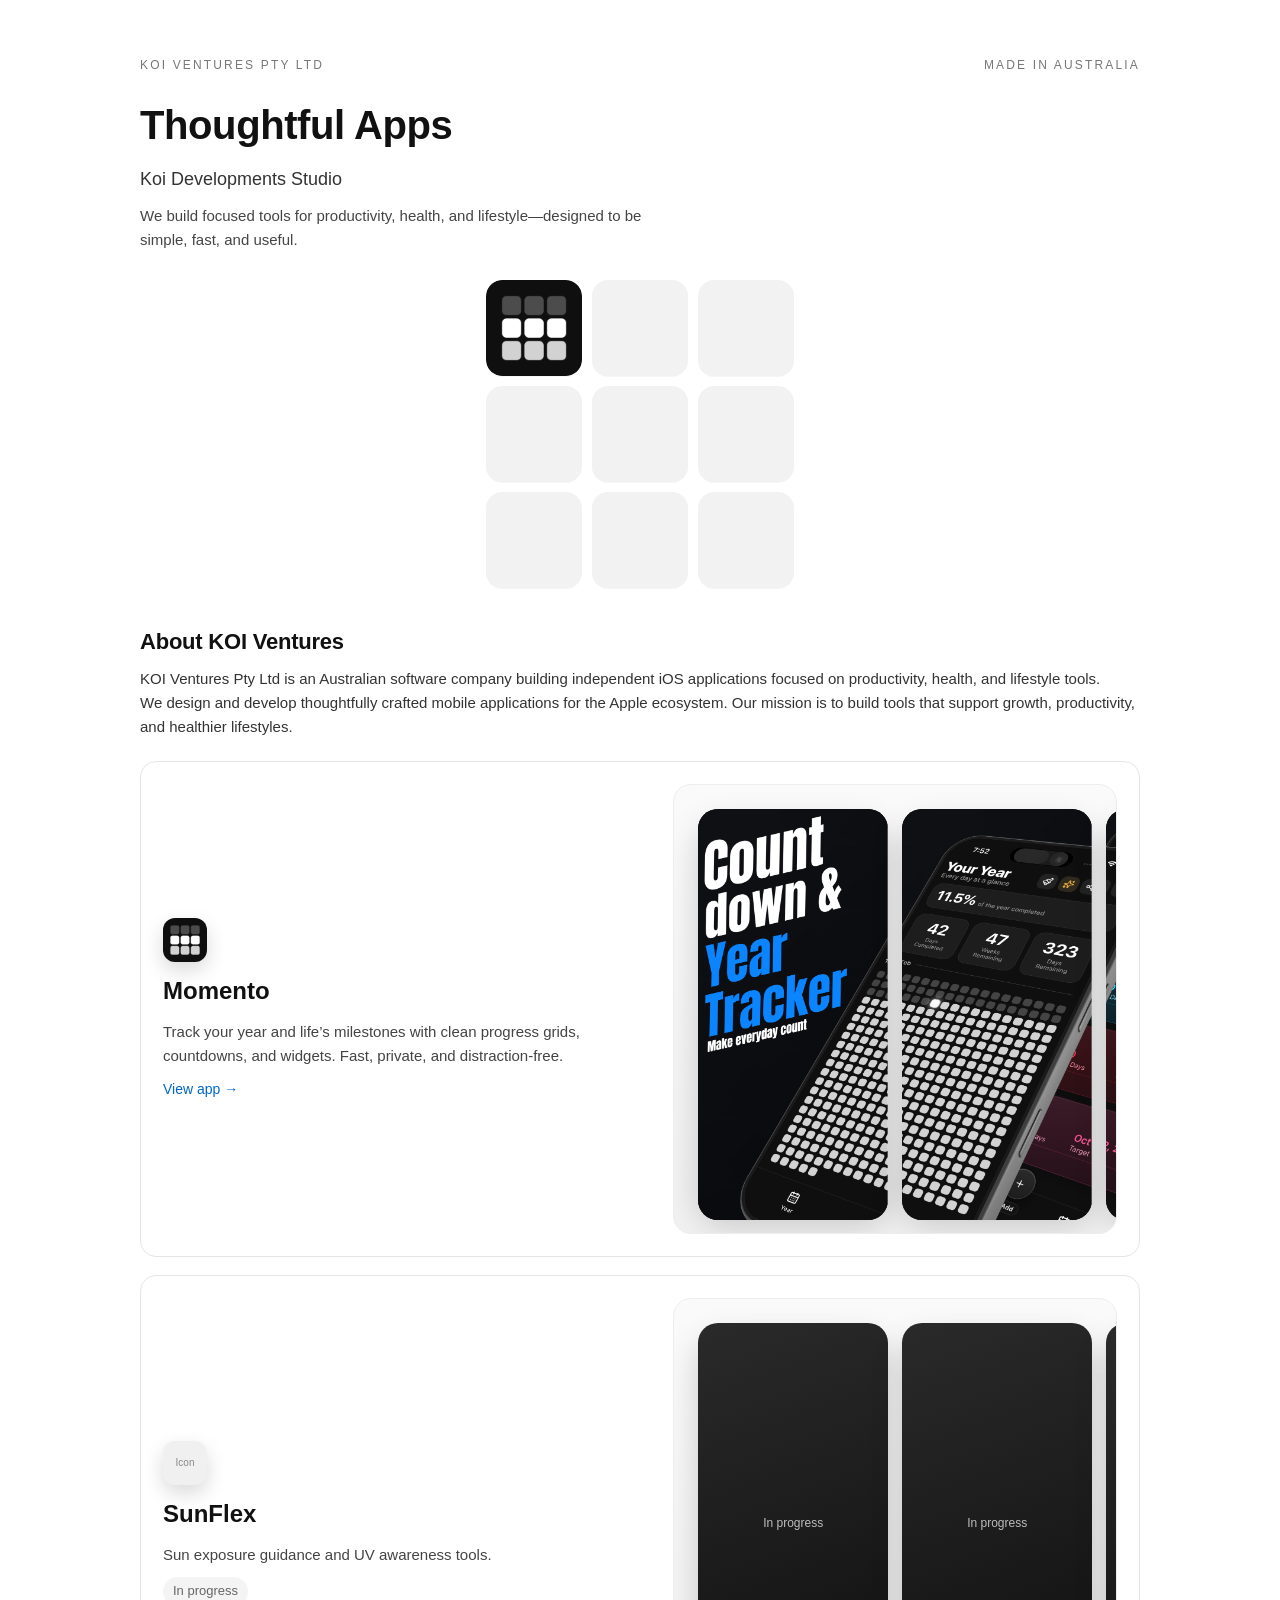
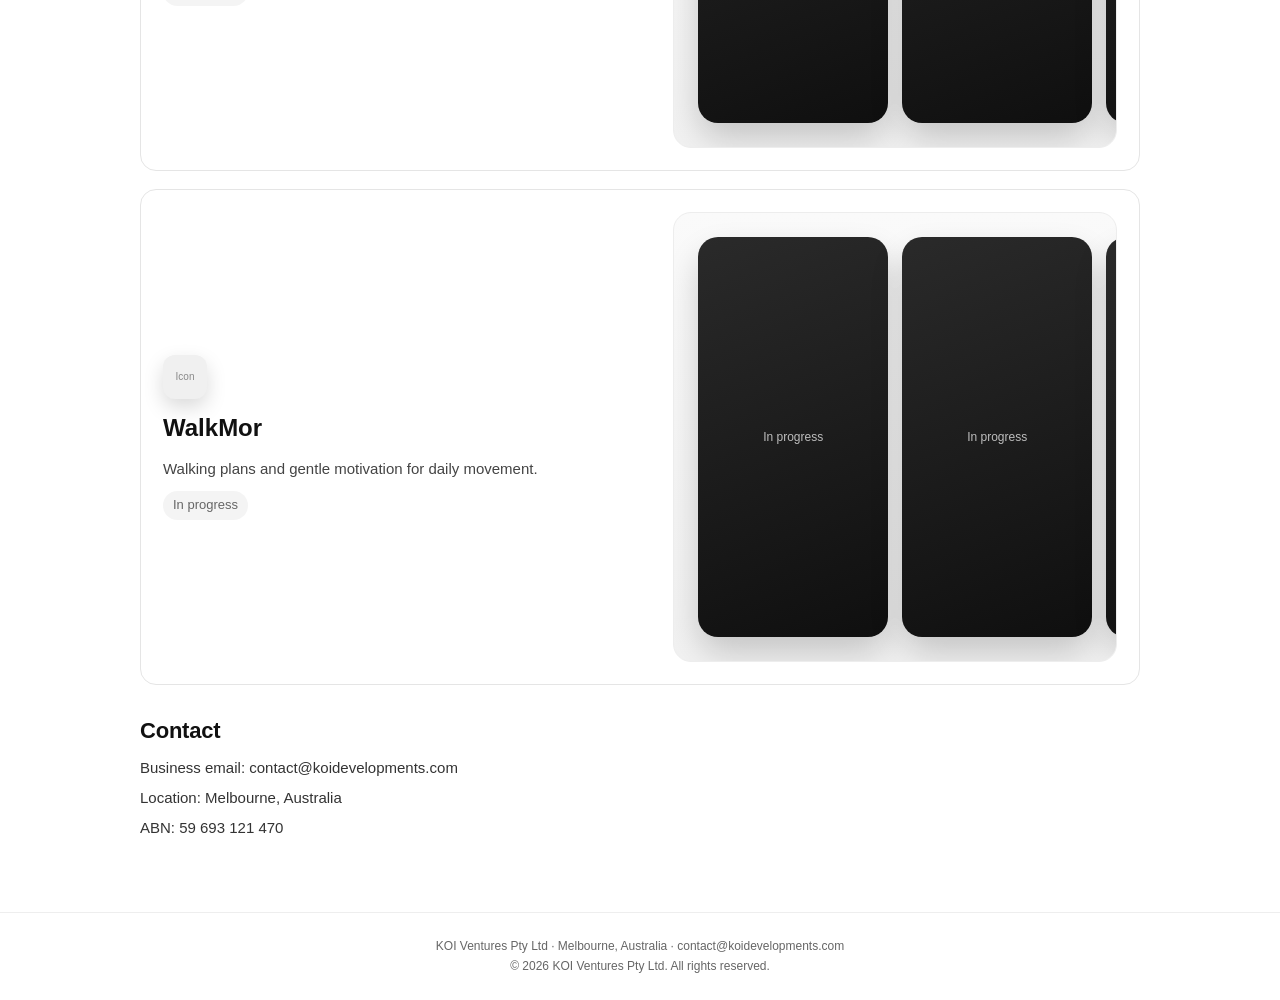
==== index.html @ d02104e1 "Add KOI favicon" ====
<!DOCTYPE html>
<html lang="en">
<head>
  <meta charset="UTF-8" />
  <meta name="viewport" content="width=device-width, initial-scale=1.0" />
  <title>Koi Developments</title>
  <link rel="icon" href="favicon.svg" type="image/svg+xml" />
  <link rel="icon" href="favicon-32.png" sizes="32x32" type="image/png" />
  <link rel="icon" href="favicon-16.png" sizes="16x16" type="image/png" />
  <link rel="apple-touch-icon" href="apple-touch-icon.png" />

  <style>
    * {
      box-sizing: border-box;
      font-family: -apple-system, BlinkMacSystemFont, "Segoe UI", Roboto, sans-serif;
    }

    body {
      margin: 0;
      background: #ffffff;
      color: #111;
      line-height: 1.6;
    }

    main {
      max-width: 1040px;
      margin: 0 auto;
      padding: 56px 20px 72px;
    }

    h1 {
      font-size: 40px;
      margin: 18px 0 10px;
      font-weight: 700;
      letter-spacing: -0.01em;
    }

    h2 {
      font-size: 22px;
      margin: 0 0 8px;
      font-weight: 600;
      letter-spacing: -0.01em;
    }

    .subtitle {
      font-size: 17px;
      color: #333;
      margin: 0 0 28px;
    }

    .hero {
      display: grid;
      grid-template-columns: 1fr;
      gap: 28px;
      align-items: center;
      margin-bottom: 36px;
    }

    .hero-graphic {
      display: grid;
      grid-template-columns: repeat(3, 96px);
      grid-auto-rows: 96px;
      gap: 10px;
      justify-content: center;
    }

    .hero-title {
      font-size: 40px;
      margin: 18px 0 8px;
      font-weight: 700;
      letter-spacing: -0.01em;
    }

    .hero-subtitle {
      font-size: 18px;
      color: #333;
      margin: 0 0 10px;
    }

    .hero-desc {
      font-size: 15px;
      color: #444;
      margin: 0;
      max-width: 520px;
    }

    .hero-tile {
      border-radius: 16px;
      background: #f2f2f2;
      box-shadow: 0 1px 0 rgba(0, 0, 0, 0.04);
      display: grid;
      place-items: center;
      overflow: hidden;
    }

    .hero-tile.primary {
      background: #f2f2f2;
    }

    .hero-icon {
      width: 100%;
      height: 100%;
      object-fit: cover;
      border-radius: 16px;
    }

    .hero-eyebrow {
      display: flex;
      justify-content: space-between;
      align-items: center;
      font-size: 12px;
      letter-spacing: 0.18em;
      text-transform: uppercase;
      color: #777;
      margin: 0 0 6px;
    }

    .section {
      margin: 28px 0 0;
    }

    .section p {
      margin: 0;
      color: #333;
      font-size: 15px;
    }

    .apps {
      display: grid;
      gap: 18px;
      margin-top: 22px;
    }

    .app-row {
      display: grid;
      grid-template-columns: 1.1fr 1fr;
      gap: 22px;
      align-items: center;
      padding: 22px;
      border: 1px solid #e5e5e5;
      border-radius: 16px;
      background: #fff;
    }

    .app-meta {
      display: grid;
      gap: 10px;
    }

    .app-header {
      display: grid;
      gap: 10px;
    }

    .app-icon {
      width: 44px;
      height: 44px;
      border-radius: 12px;
      box-shadow: 0 8px 20px rgba(0, 0, 0, 0.15);
      object-fit: cover;
      background: #f0f0f0;
    }

    .app-icon.placeholder {
      display: grid;
      place-items: center;
      font-size: 10px;
      color: #888;
    }

    .app-name {
      font-size: 24px;
      margin: 0;
      font-weight: 650;
    }

    .app-desc {
      font-size: 15px;
      color: #444;
      margin: 0;
    }

    .app-status {
      font-size: 13px;
      color: #666;
      background: #f4f4f4;
      display: inline-flex;
      align-items: center;
      gap: 6px;
      padding: 4px 10px;
      border-radius: 999px;
      width: fit-content;
    }

    .app-cta {
      font-size: 14px;
      color: #0066cc;
      text-decoration: none;
      display: inline-flex;
      align-items: center;
      gap: 6px;
    }

    .carousel {
      border-radius: 18px;
      background: linear-gradient(180deg, #fafafa, #f1f1f1);
      border: 1px solid #ededed;
      padding: 24px;
      overflow-x: auto;
      overflow-y: hidden;
      display: grid;
      grid-auto-flow: column;
      grid-auto-columns: 190px;
      gap: 14px;
      scroll-snap-type: x mandatory;
      scroll-padding: 24px;
      -webkit-overflow-scrolling: touch;
      min-height: 400px;
    }

    .carousel::-webkit-scrollbar {
      height: 6px;
    }

    .carousel::-webkit-scrollbar-thumb {
      background: #d8d8d8;
      border-radius: 999px;
    }

    .phone-frame {
      scroll-snap-align: start;
      border-radius: 26px;
      background: transparent;
      box-shadow: 0 16px 32px rgba(0, 0, 0, 0.18);
      padding: 0;
      display: grid;
      place-items: center;
      border: 0;
      width: 190px;
      height: 400px;
    }

    .phone-frame img {
      width: 100%;
      height: 100%;
      border-radius: 20px;
      display: block;
      background: #000;
      object-fit: contain;
    }

    .phone-placeholder {
      height: 100%;
      width: 100%;
      border-radius: 20px;
      background: linear-gradient(160deg, #2a2a2a, #0f0f0f);
      display: grid;
      place-items: center;
      color: #bdbdbd;
      font-size: 12px;
      text-align: center;
      padding: 10px;
      line-height: 1.4;
    }

    .contact-list {
      list-style: none;
      padding: 0;
      margin: 0;
      display: grid;
      gap: 6px;
      font-size: 15px;
      color: #333;
    }

    footer {
      text-align: center;
      font-size: 12px;
      color: #666;
      padding: 24px 16px;
      border-top: 1px solid #eee;
    }

    @media (max-width: 900px) {
      .hero {
        grid-template-columns: 1fr;
      }

      .app-row {
        grid-template-columns: 1fr;
      }
    }

    @media (max-width: 480px) {
      main {
        padding: 40px 16px 56px;
      }

      h2 {
        font-size: 18px;
      }

      .hero-eyebrow {
        font-size: 10px;
        letter-spacing: 0.12em;
      }

      .hero-title {
        font-size: 30px;
      }

      .hero-subtitle {
        font-size: 16px;
      }
    }
  </style>
</head>

<body>
  <main>
    <section class="hero">
      <div>
        <p class="hero-eyebrow">
          <span>Koi Ventures Pty Ltd</span>
          <span>Made in Australia</span>
        </p>
        <h1 class="hero-title">Thoughtful Apps</h1>
        <p class="hero-subtitle">Koi Developments Studio</p>
        <p class="hero-desc">We build focused tools for productivity, health, and lifestyle—designed to be simple, fast, and useful.</p>
      </div>

      <div class="hero-graphic" aria-hidden="true">
        <div class="hero-tile primary">
          <img class="hero-icon" src="assets/icon-1024x1024@1x.png" alt="" />
        </div>
        <div class="hero-tile"></div>
        <div class="hero-tile"></div>
        <div class="hero-tile"></div>
        <div class="hero-tile"></div>
        <div class="hero-tile"></div>
        <div class="hero-tile"></div>
        <div class="hero-tile"></div>
        <div class="hero-tile"></div>
      </div>
    </section>

    <section class="section">
      <h2>About KOI Ventures</h2>
      <p>KOI Ventures Pty Ltd is an Australian software company building independent iOS applications focused on productivity, health, and lifestyle tools.</p>
      <p>We design and develop thoughtfully crafted mobile applications for the Apple ecosystem. Our mission is to build tools that support growth, productivity, and healthier lifestyles.</p>
    </section>

    <section class="apps" aria-label="Apps">
      <div class="app-row">
        <div class="app-meta">
          <div class="app-header">
            <img class="app-icon" src="assets/icon-1024x1024@1x.png" alt="Momento icon" />
            <h3 class="app-name">Momento</h3>
          </div>
          <p class="app-desc">Track your year and life’s milestones with clean progress grids, countdowns, and widgets. Fast, private, and distraction-free.</p>
          <a class="app-cta" href="momento/">View app →</a>
        </div>
        <div class="carousel" aria-label="Momento screenshots">
          <div class="phone-frame">
            <img src="assets/image1.png" alt="Momento screenshot 1" />
          </div>
          <div class="phone-frame">
            <img src="assets/image2.png" alt="Momento screenshot 2" />
          </div>
          <div class="phone-frame">
            <img src="assets/image3.png" alt="Momento screenshot 3" />
          </div>
          <div class="phone-frame">
            <img src="assets/image4.png" alt="Momento screenshot 4" />
          </div>
          <div class="phone-frame">
            <img src="assets/image5.png" alt="Momento screenshot 5" />
          </div>
          <div class="phone-frame">
            <img src="assets/image6.png" alt="Momento screenshot 6" />
          </div>
          <div class="phone-frame">
            <img src="assets/image7.png" alt="Momento screenshot 7" />
          </div>
          <div class="phone-frame">
            <img src="assets/image8.png" alt="Momento screenshot 8" />
          </div>
        </div>
      </div>

      <div class="app-row">
        <div class="app-meta">
          <div class="app-header">
            <div class="app-icon placeholder">Icon</div>
            <h3 class="app-name">SunFlex</h3>
          </div>
          <p class="app-desc">Sun exposure guidance and UV awareness tools.</p>
          <span class="app-status">In progress</span>
        </div>
        <div class="carousel" aria-label="SunFlex screenshots">
          <div class="phone-frame">
            <div class="phone-placeholder">In progress</div>
          </div>
          <div class="phone-frame">
            <div class="phone-placeholder">In progress</div>
          </div>
          <div class="phone-frame">
            <div class="phone-placeholder">In progress</div>
          </div>
        </div>
      </div>

      <div class="app-row">
        <div class="app-meta">
          <div class="app-header">
            <div class="app-icon placeholder">Icon</div>
            <h3 class="app-name">WalkMor</h3>
          </div>
          <p class="app-desc">Walking plans and gentle motivation for daily movement.</p>
          <span class="app-status">In progress</span>
        </div>
        <div class="carousel" aria-label="WalkMor screenshots">
          <div class="phone-frame">
            <div class="phone-placeholder">In progress</div>
          </div>
          <div class="phone-frame">
            <div class="phone-placeholder">In progress</div>
          </div>
          <div class="phone-frame">
            <div class="phone-placeholder">In progress</div>
          </div>
        </div>
      </div>
    </section>

    <section class="section">
      <h2>Contact</h2>
      <ul class="contact-list">
        <li>Business email: contact@koidevelopments.com</li>
        <li>Location: Melbourne, Australia</li>
        <li>ABN: 59 693 121 470</li>
      </ul>
    </section>
  </main>

  <footer>
    KOI Ventures Pty Ltd · Melbourne, Australia · contact@koidevelopments.com
    <br />
    © 2026 KOI Ventures Pty Ltd. All rights reserved.
  </footer>
</body>
</html>
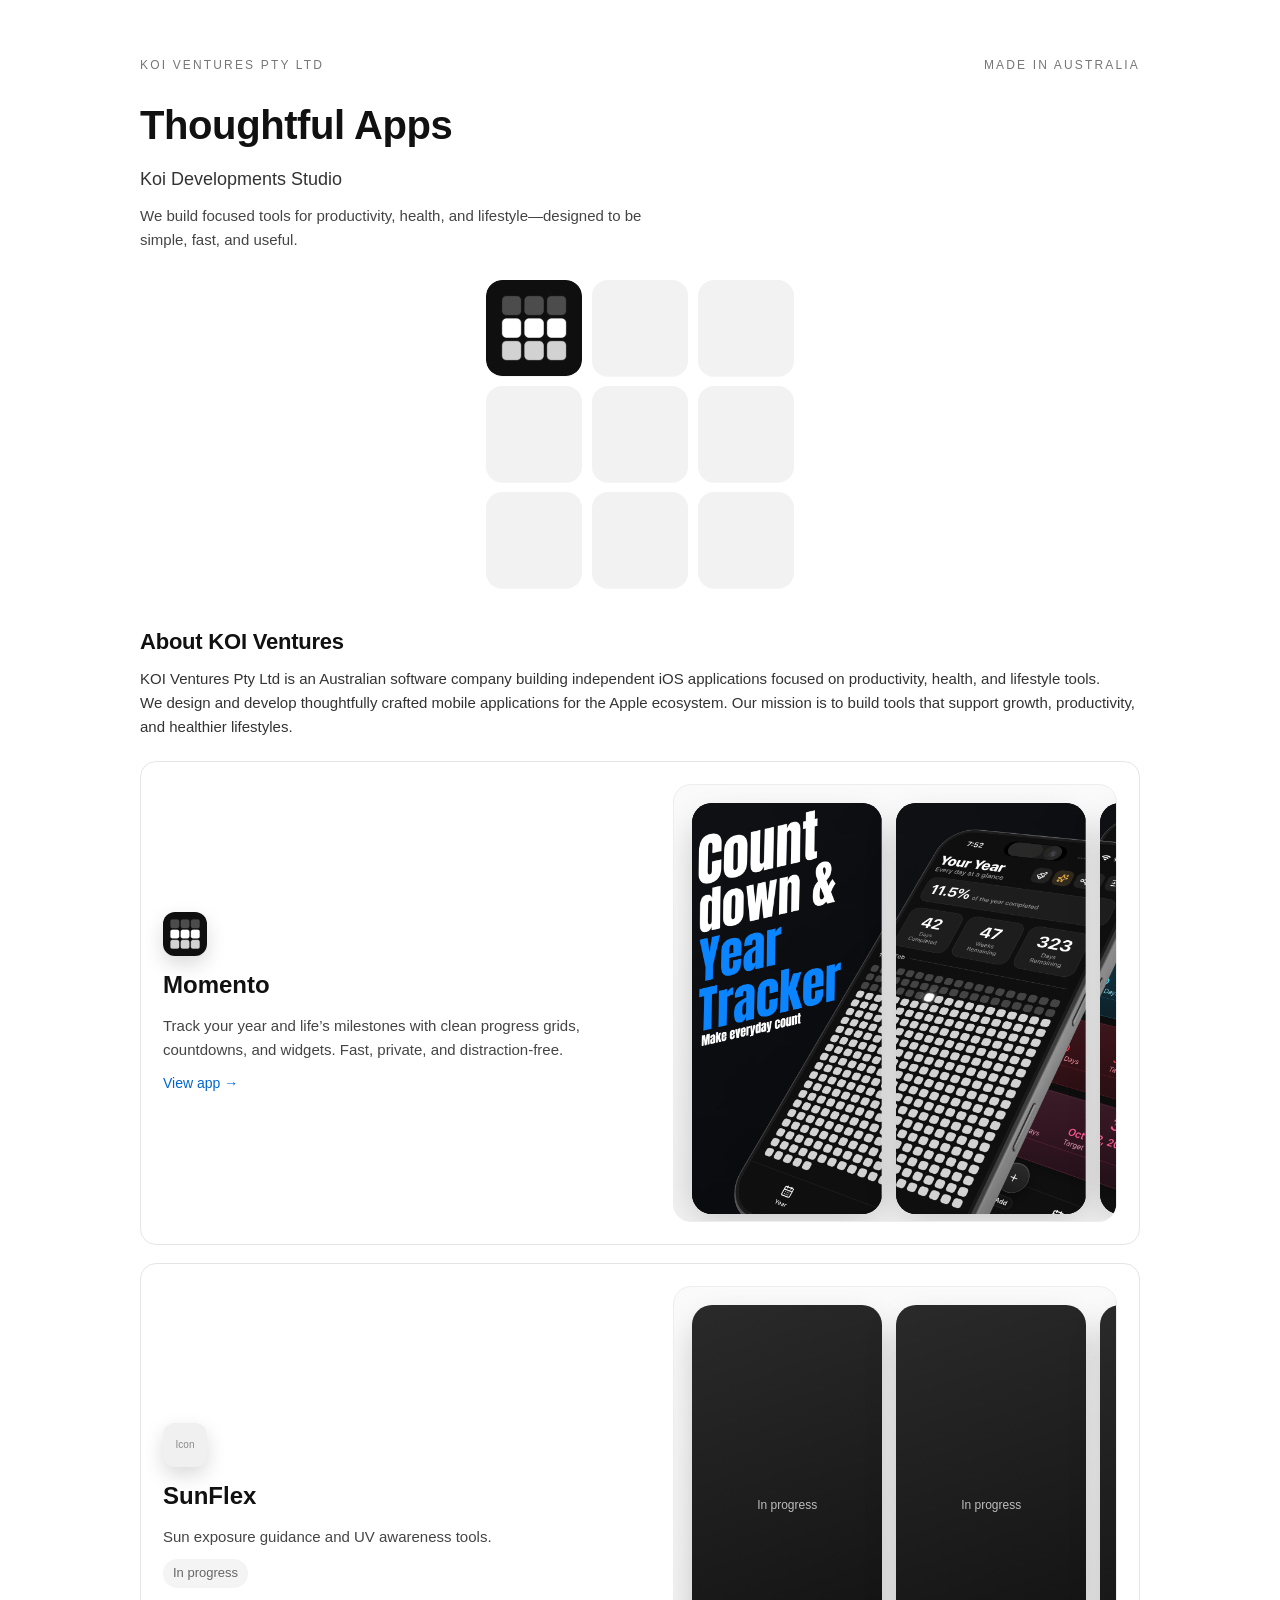
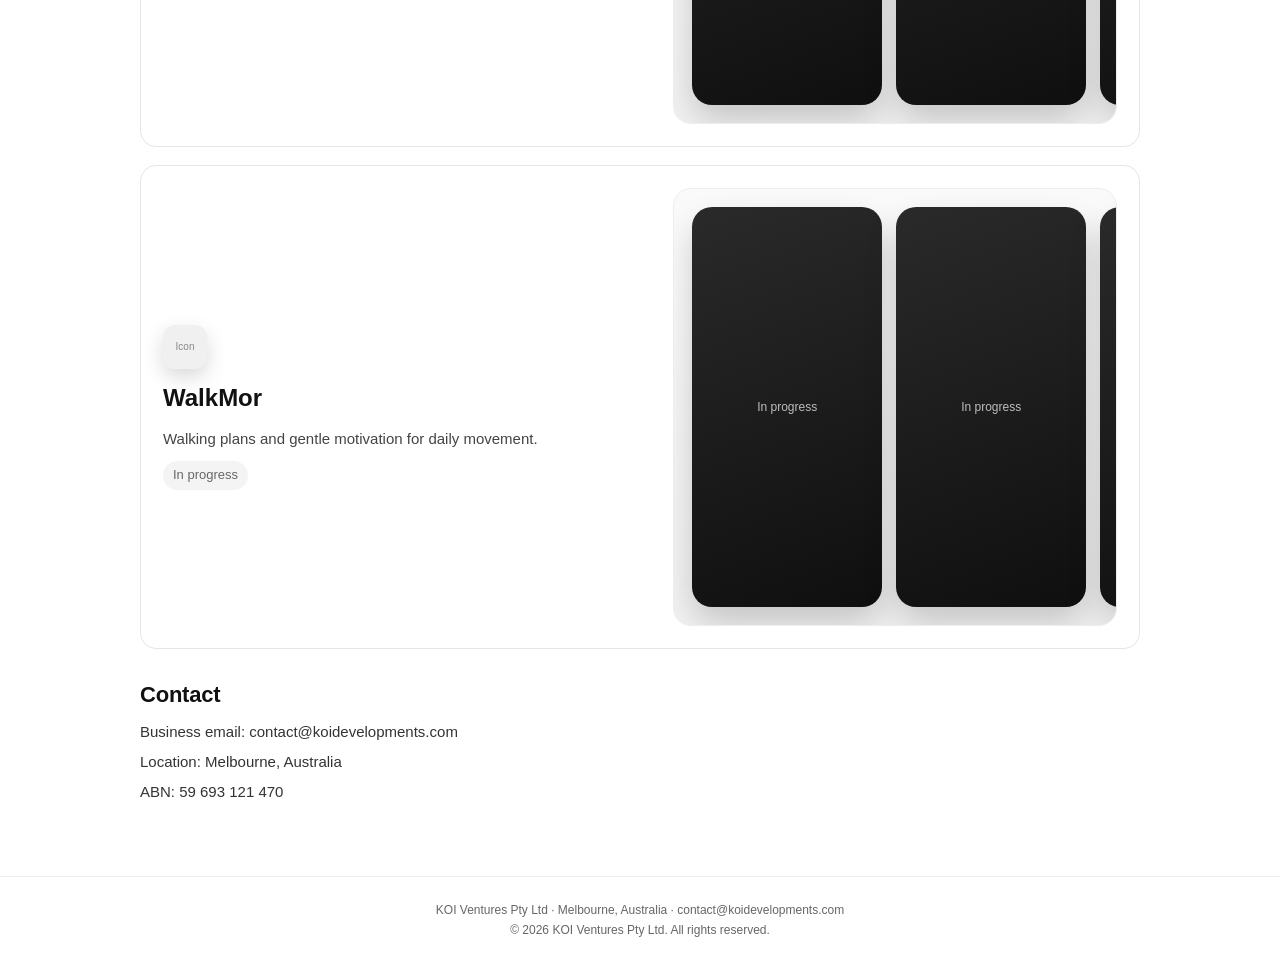
==== commit 1c0581f8: "Reduce carousel padding" ====
--- a/index.html
+++ b/index.html
@@ -205,7 +205,7 @@
       border-radius: 18px;
       background: linear-gradient(180deg, #fafafa, #f1f1f1);
       border: 1px solid #ededed;
-      padding: 24px;
+      padding: 18px;
       overflow-x: auto;
       overflow-y: hidden;
       display: grid;
@@ -213,7 +213,7 @@
       grid-auto-columns: 190px;
       gap: 14px;
       scroll-snap-type: x mandatory;
-      scroll-padding: 24px;
+      scroll-padding: 18px;
       -webkit-overflow-scrolling: touch;
       min-height: 400px;
     }
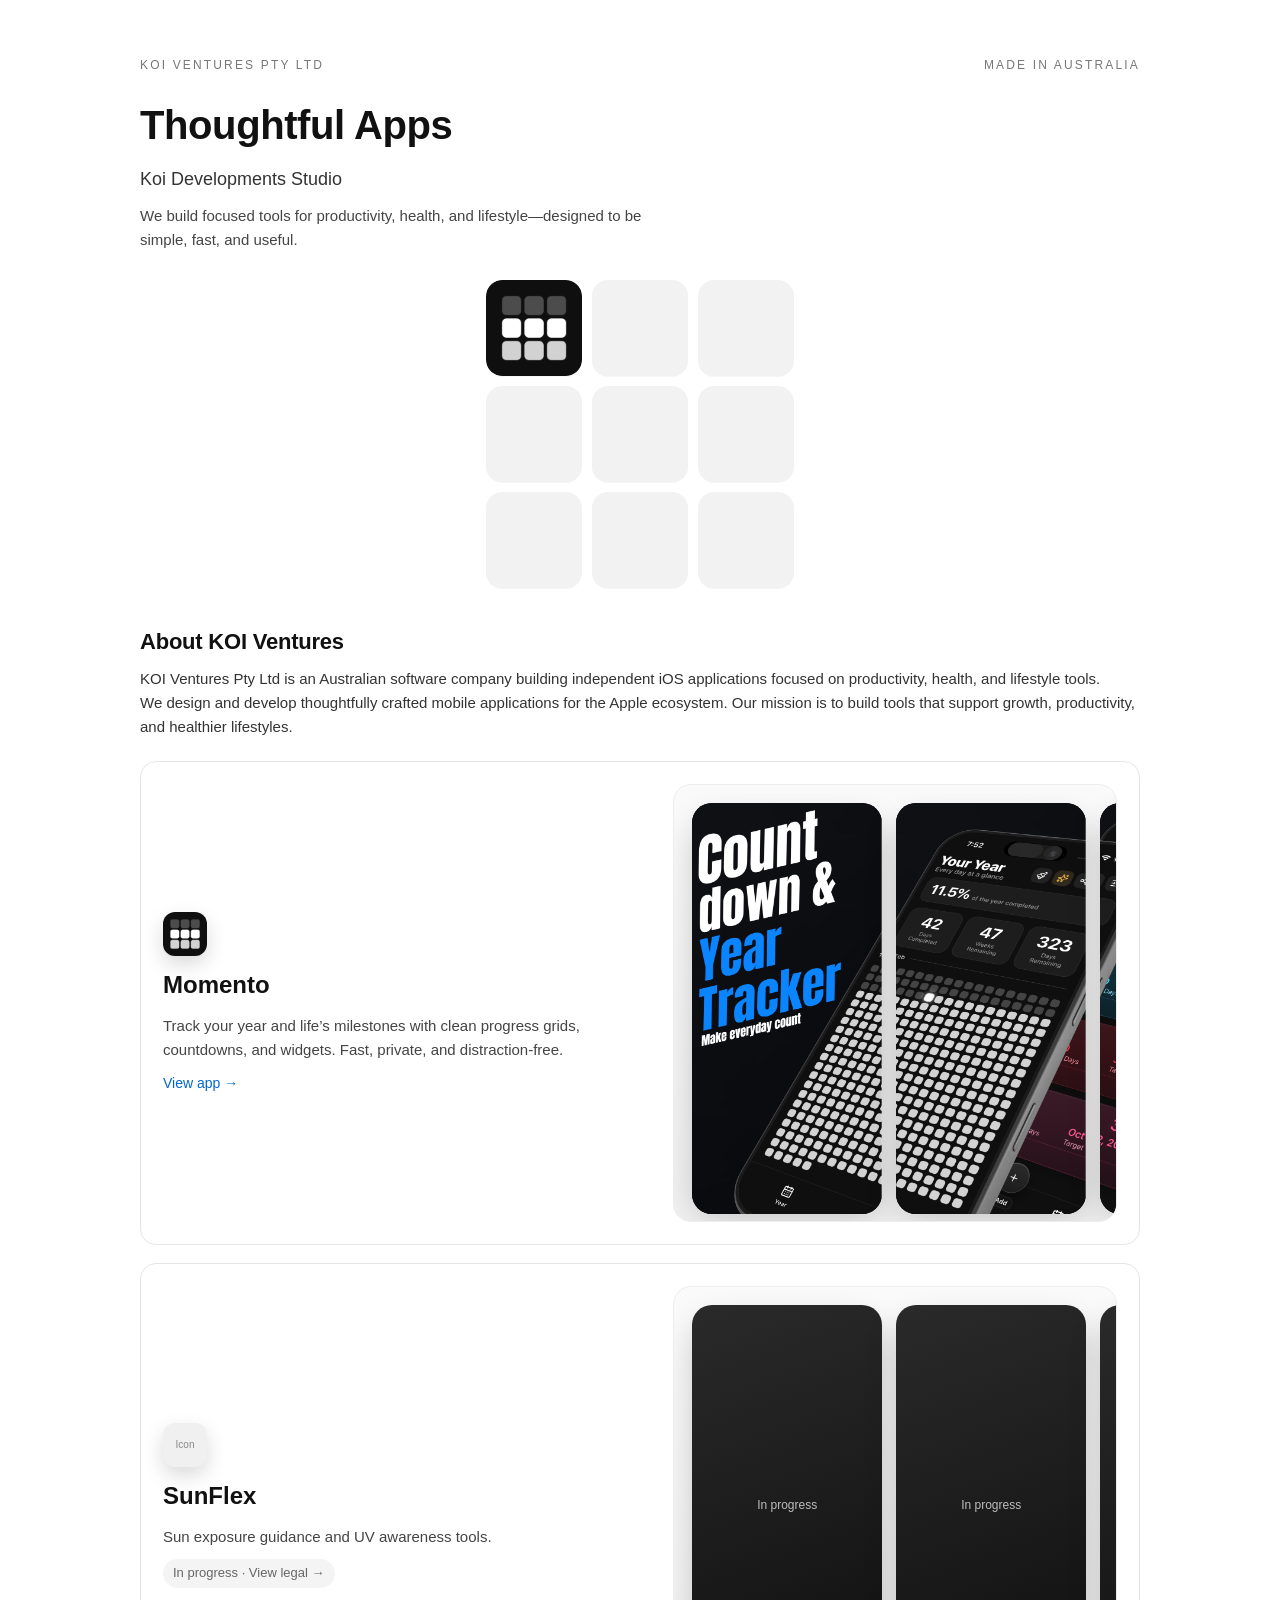
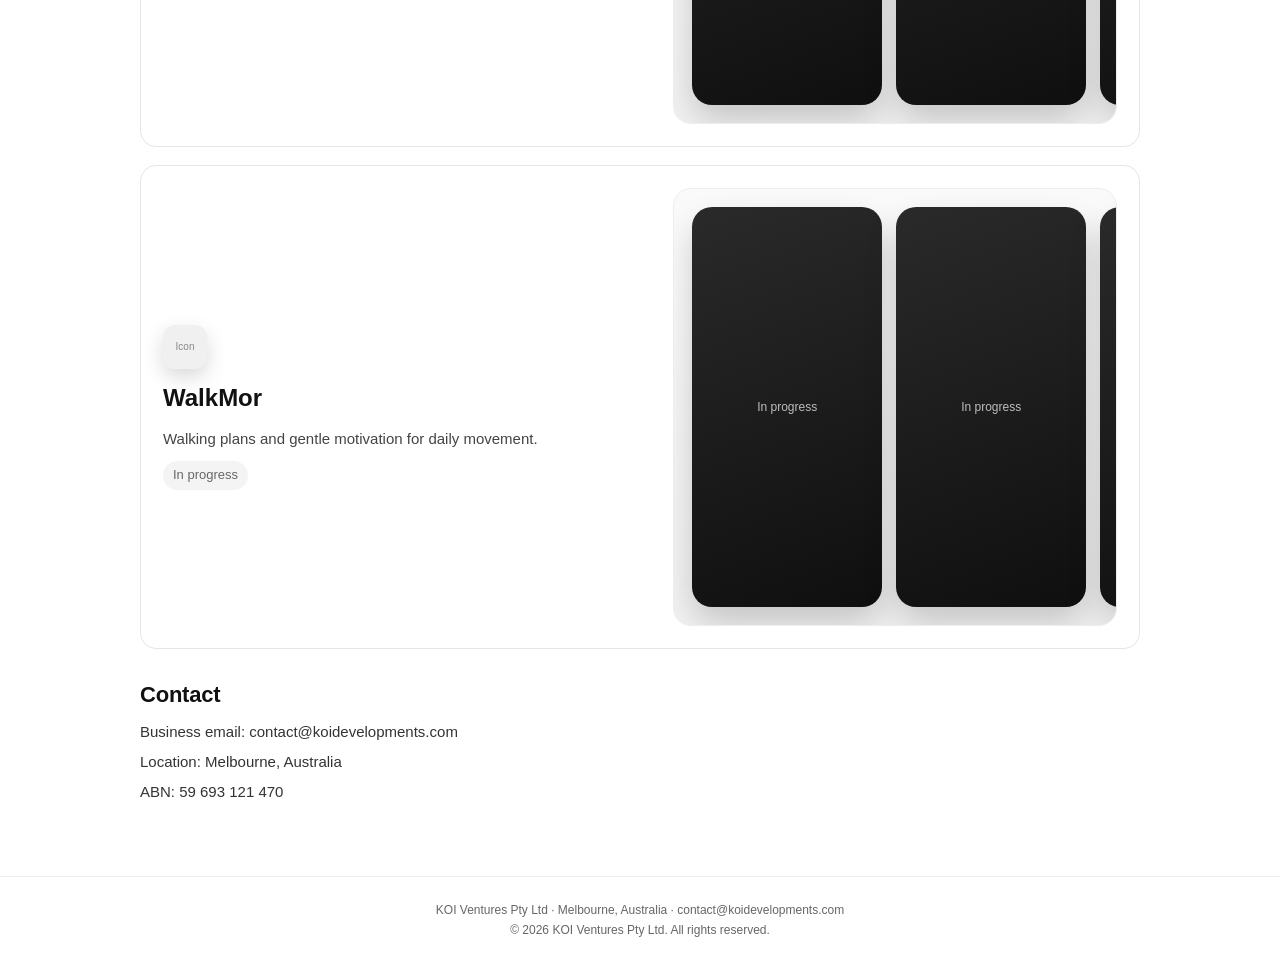
==== commit ad9836aa: "Add WalkMor legal pages and link from homepage" ====
--- a/index.html
+++ b/index.html
@@ -4,10 +4,10 @@
   <meta charset="UTF-8" />
   <meta name="viewport" content="width=device-width, initial-scale=1.0" />
   <title>Koi Developments</title>
-  <link rel="icon" href="favicon.svg" type="image/svg+xml" />
-  <link rel="icon" href="favicon-32.png" sizes="32x32" type="image/png" />
-  <link rel="icon" href="favicon-16.png" sizes="16x16" type="image/png" />
-  <link rel="apple-touch-icon" href="apple-touch-icon.png" />
+  <link rel="icon" href="favicon-v2.svg" type="image/svg+xml" />
+  <link rel="icon" href="favicon-32-v2.png" sizes="32x32" type="image/png" />
+  <link rel="icon" href="favicon-16-v2.png" sizes="16x16" type="image/png" />
+  <link rel="apple-touch-icon" href="apple-touch-icon-v2.png" />
 
   <style>
     * {
@@ -190,6 +190,7 @@
       padding: 4px 10px;
       border-radius: 999px;
       width: fit-content;
+      text-decoration: none;
     }
 
     .app-cta {
@@ -395,7 +396,7 @@
             <h3 class="app-name">SunFlex</h3>
           </div>
           <p class="app-desc">Sun exposure guidance and UV awareness tools.</p>
-          <span class="app-status">In progress</span>
+          <a class="app-status" href="walkmor/">In progress · View legal →</a>
         </div>
         <div class="carousel" aria-label="SunFlex screenshots">
           <div class="phone-frame">
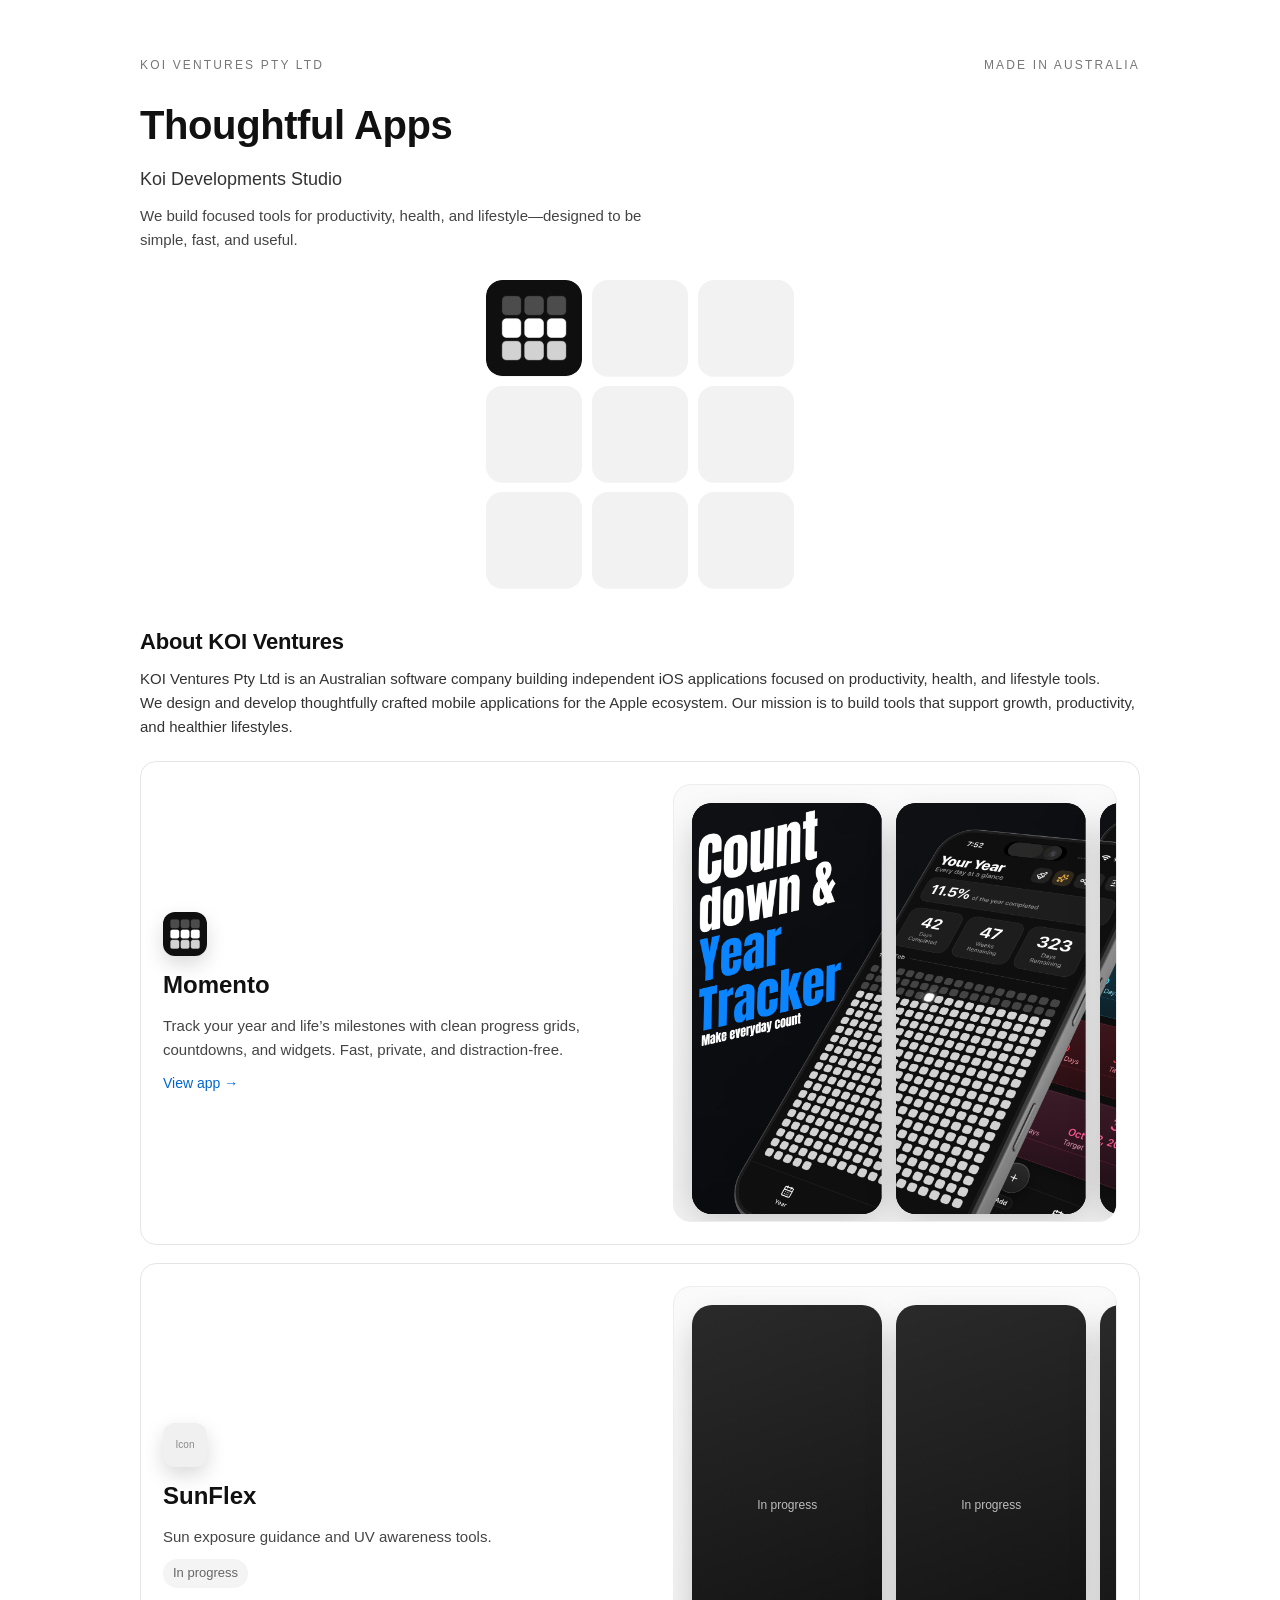
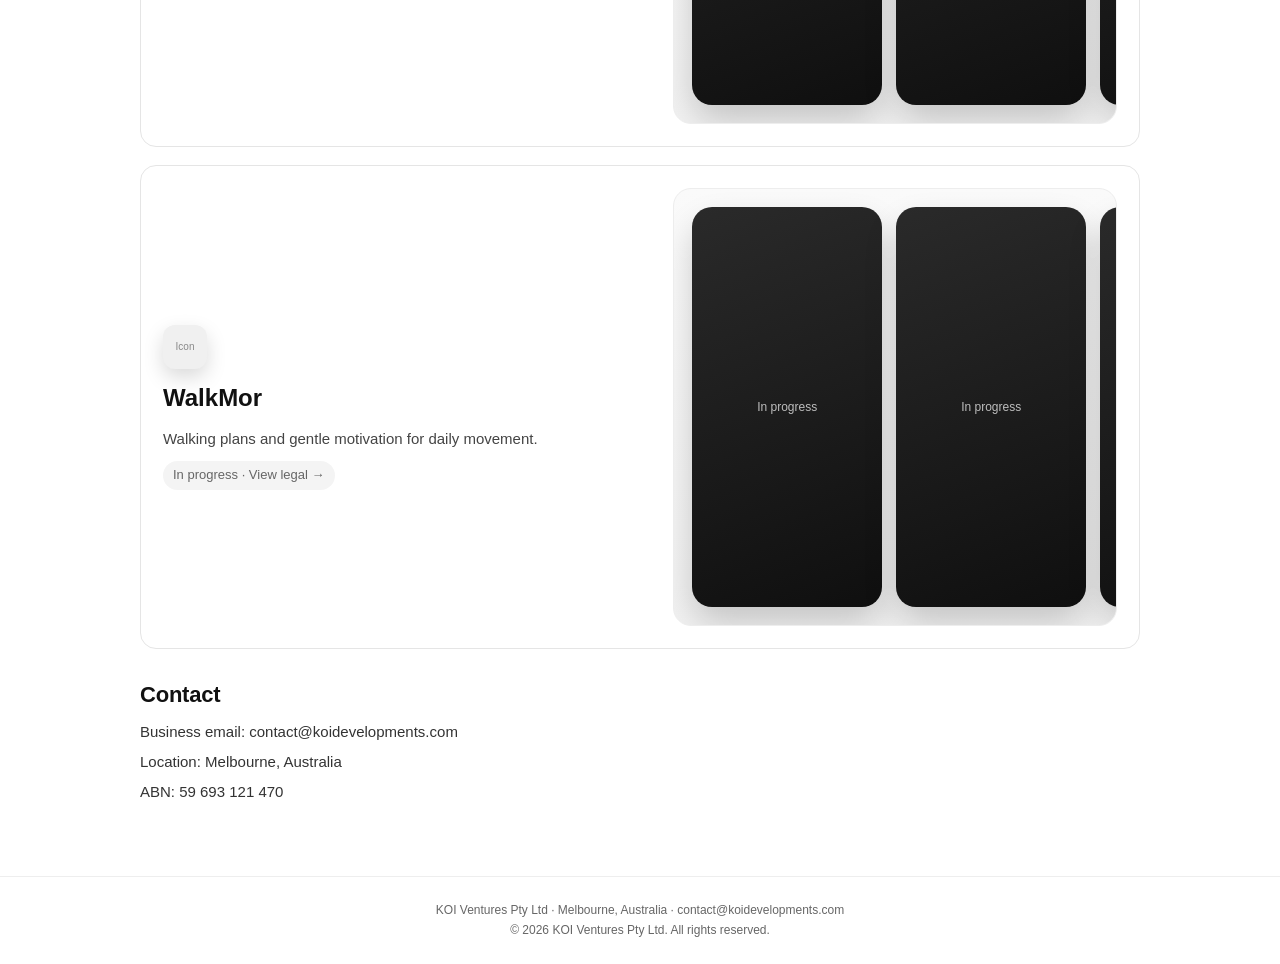
==== commit 3504f5e2: "Fix WalkMor legal link placement" ====
--- a/index.html
+++ b/index.html
@@ -396,7 +396,7 @@
             <h3 class="app-name">SunFlex</h3>
           </div>
           <p class="app-desc">Sun exposure guidance and UV awareness tools.</p>
-          <a class="app-status" href="walkmor/">In progress · View legal →</a>
+          <span class="app-status">In progress</span>
         </div>
         <div class="carousel" aria-label="SunFlex screenshots">
           <div class="phone-frame">
@@ -418,7 +418,7 @@
             <h3 class="app-name">WalkMor</h3>
           </div>
           <p class="app-desc">Walking plans and gentle motivation for daily movement.</p>
-          <span class="app-status">In progress</span>
+          <a class="app-status" href="walkmor/">In progress · View legal →</a>
         </div>
         <div class="carousel" aria-label="WalkMor screenshots">
           <div class="phone-frame">
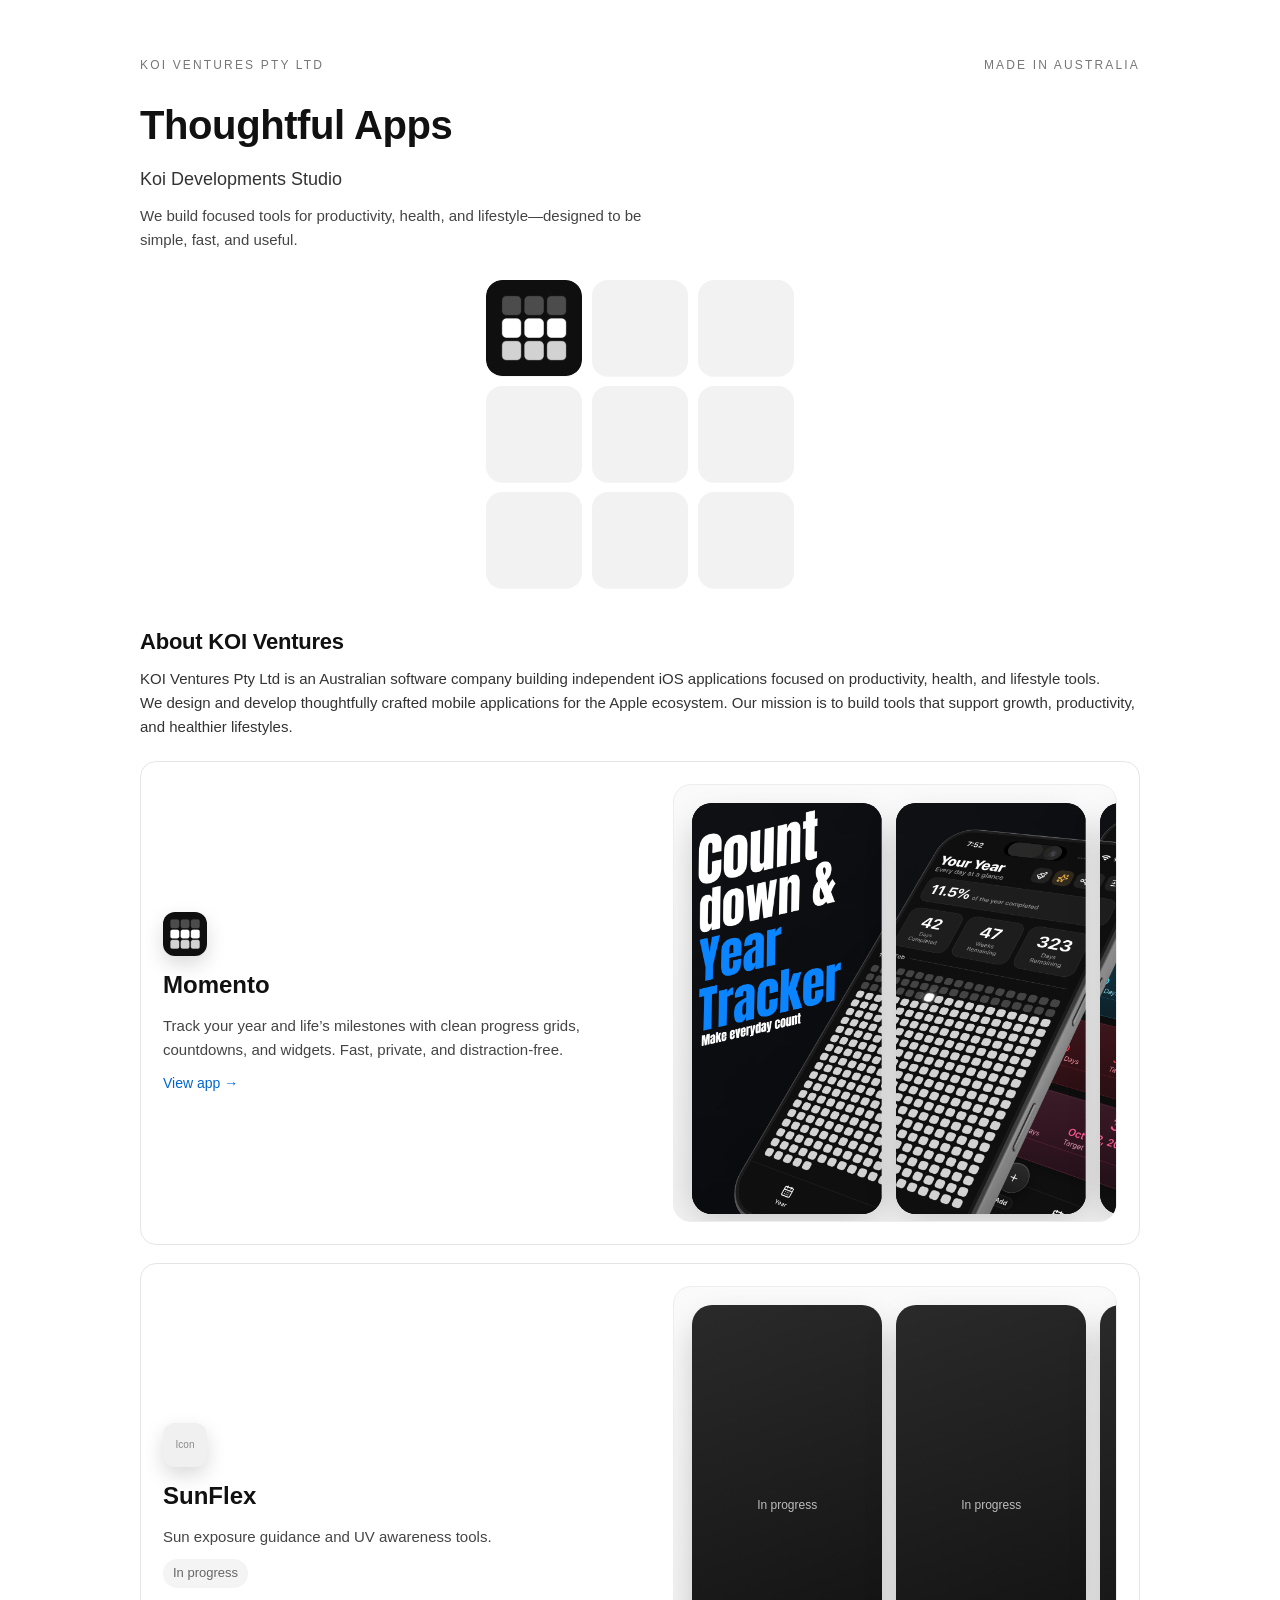
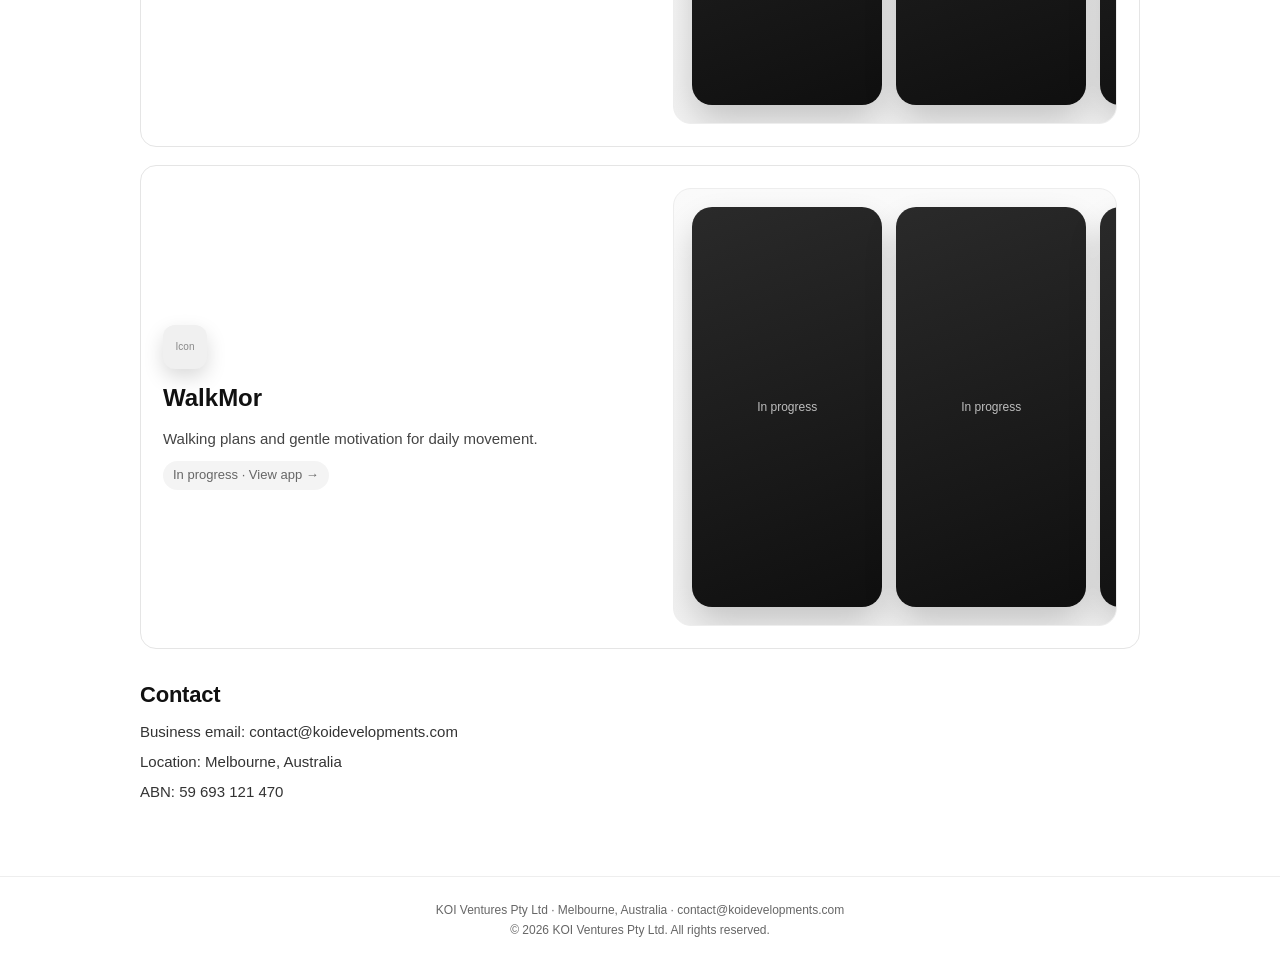
==== commit eebcebe7: "Update WalkMor link label" ====
--- a/index.html
+++ b/index.html
@@ -418,7 +418,7 @@
             <h3 class="app-name">WalkMor</h3>
           </div>
           <p class="app-desc">Walking plans and gentle motivation for daily movement.</p>
-          <a class="app-status" href="walkmor/">In progress · View legal →</a>
+          <a class="app-status" href="walkmor/">In progress · View app →</a>
         </div>
         <div class="carousel" aria-label="WalkMor screenshots">
           <div class="phone-frame">
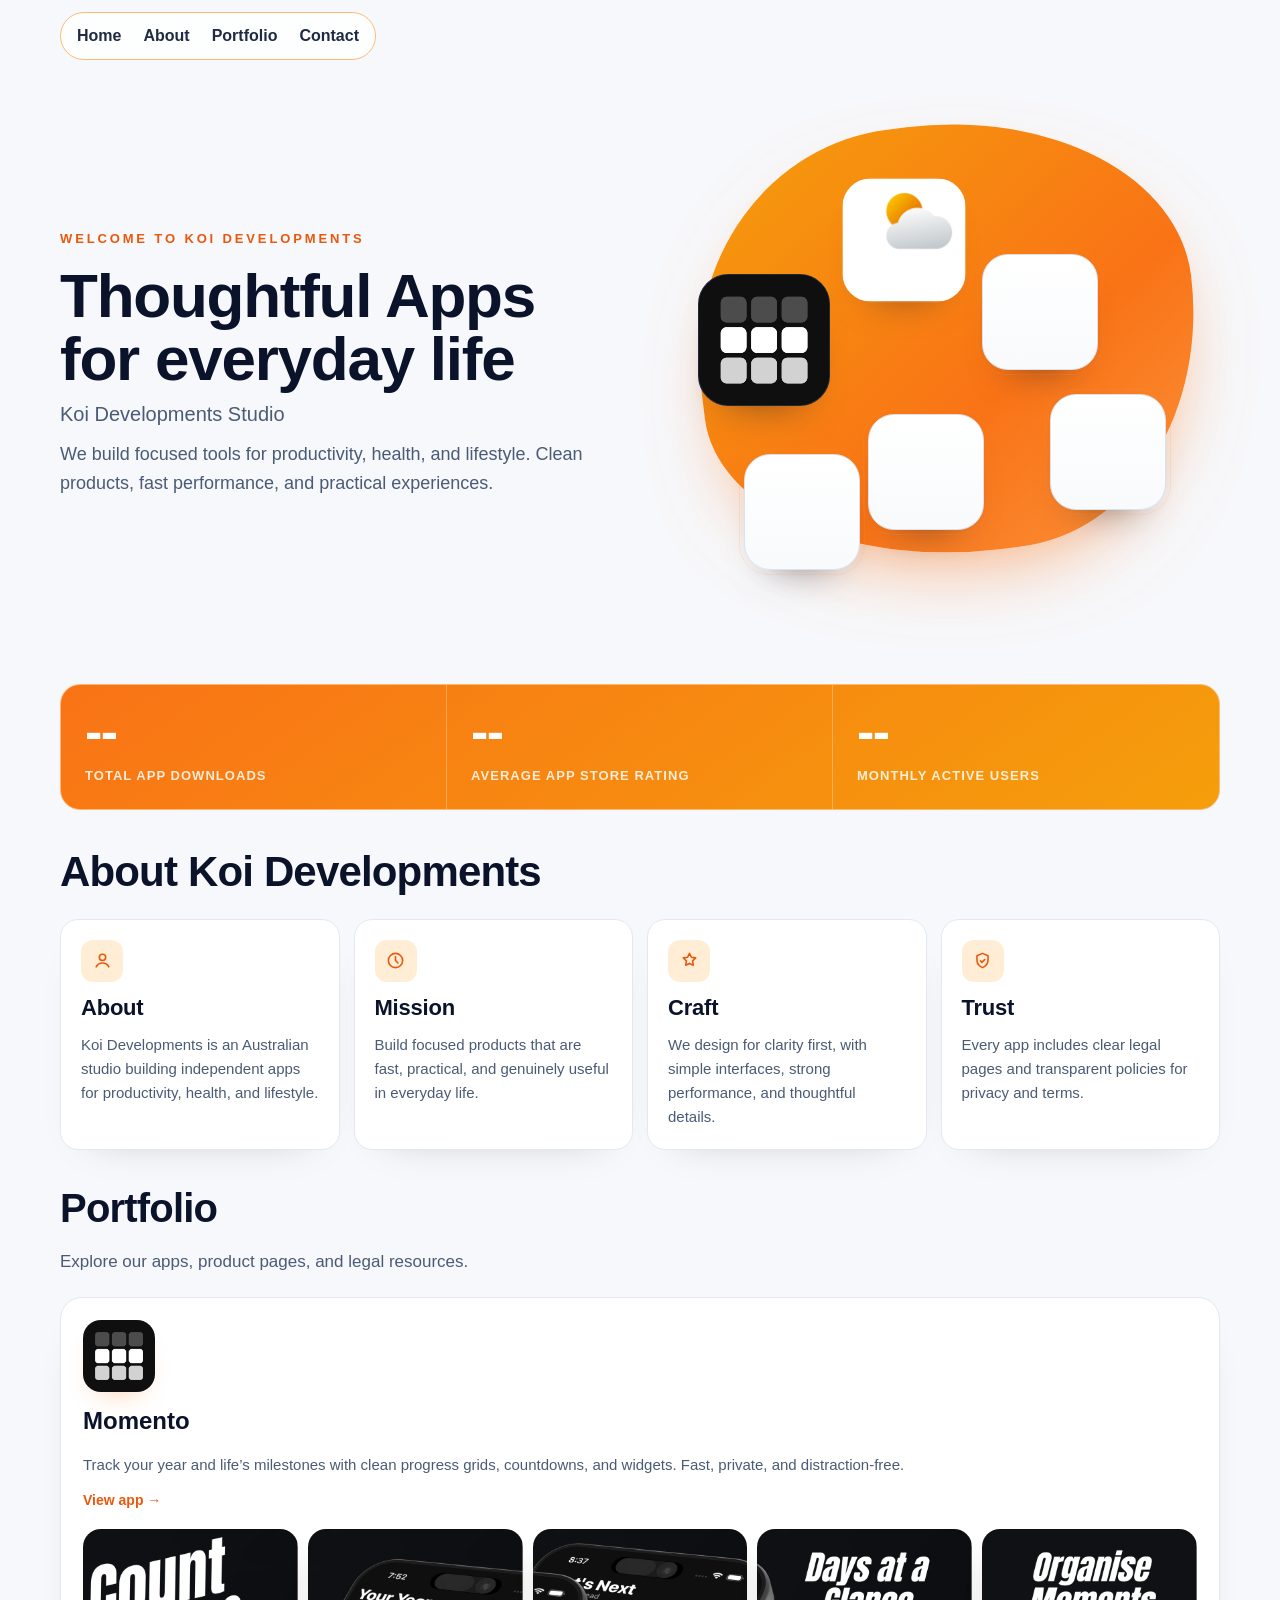
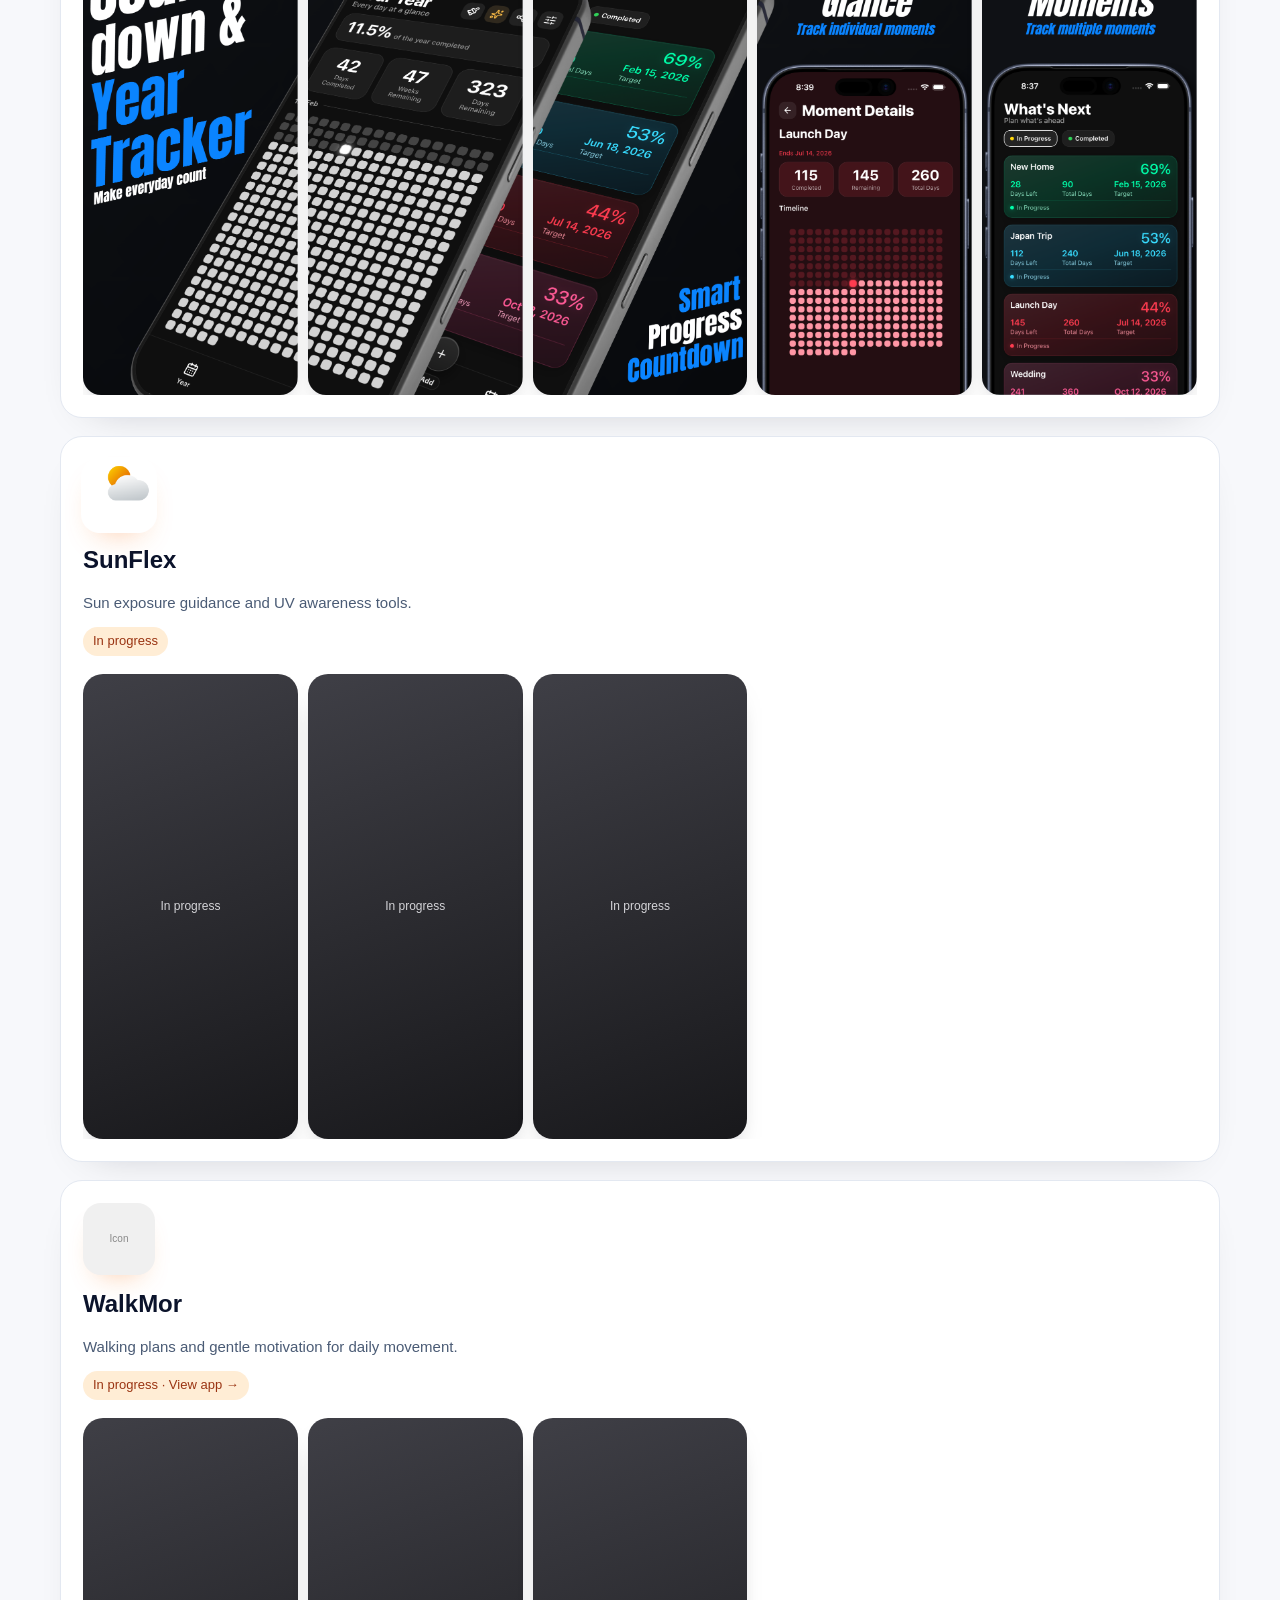
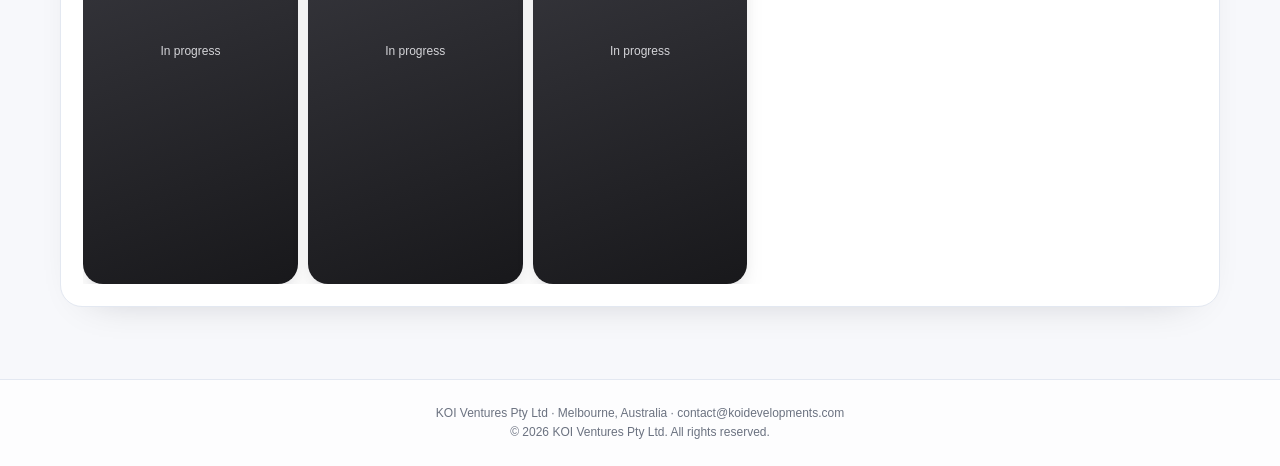
==== commit b534e6f3: "feat: refresh brand site theme, navigation, and app assets" ====
--- a/index.html
+++ b/index.html
@@ -8,347 +8,112 @@
   <link rel="icon" href="favicon-32-v2.png" sizes="32x32" type="image/png" />
   <link rel="icon" href="favicon-16-v2.png" sizes="16x16" type="image/png" />
   <link rel="apple-touch-icon" href="apple-touch-icon-v2.png" />
-
-  <style>
-    * {
-      box-sizing: border-box;
-      font-family: -apple-system, BlinkMacSystemFont, "Segoe UI", Roboto, sans-serif;
-    }
-
-    body {
-      margin: 0;
-      background: #ffffff;
-      color: #111;
-      line-height: 1.6;
-    }
-
-    main {
-      max-width: 1040px;
-      margin: 0 auto;
-      padding: 56px 20px 72px;
-    }
-
-    h1 {
-      font-size: 40px;
-      margin: 18px 0 10px;
-      font-weight: 700;
-      letter-spacing: -0.01em;
-    }
-
-    h2 {
-      font-size: 22px;
-      margin: 0 0 8px;
-      font-weight: 600;
-      letter-spacing: -0.01em;
-    }
-
-    .subtitle {
-      font-size: 17px;
-      color: #333;
-      margin: 0 0 28px;
-    }
-
-    .hero {
-      display: grid;
-      grid-template-columns: 1fr;
-      gap: 28px;
-      align-items: center;
-      margin-bottom: 36px;
-    }
-
-    .hero-graphic {
-      display: grid;
-      grid-template-columns: repeat(3, 96px);
-      grid-auto-rows: 96px;
-      gap: 10px;
-      justify-content: center;
-    }
-
-    .hero-title {
-      font-size: 40px;
-      margin: 18px 0 8px;
-      font-weight: 700;
-      letter-spacing: -0.01em;
-    }
-
-    .hero-subtitle {
-      font-size: 18px;
-      color: #333;
-      margin: 0 0 10px;
-    }
-
-    .hero-desc {
-      font-size: 15px;
-      color: #444;
-      margin: 0;
-      max-width: 520px;
-    }
-
-    .hero-tile {
-      border-radius: 16px;
-      background: #f2f2f2;
-      box-shadow: 0 1px 0 rgba(0, 0, 0, 0.04);
-      display: grid;
-      place-items: center;
-      overflow: hidden;
-    }
-
-    .hero-tile.primary {
-      background: #f2f2f2;
-    }
-
-    .hero-icon {
-      width: 100%;
-      height: 100%;
-      object-fit: cover;
-      border-radius: 16px;
-    }
-
-    .hero-eyebrow {
-      display: flex;
-      justify-content: space-between;
-      align-items: center;
-      font-size: 12px;
-      letter-spacing: 0.18em;
-      text-transform: uppercase;
-      color: #777;
-      margin: 0 0 6px;
-    }
-
-    .section {
-      margin: 28px 0 0;
-    }
-
-    .section p {
-      margin: 0;
-      color: #333;
-      font-size: 15px;
-    }
-
-    .apps {
-      display: grid;
-      gap: 18px;
-      margin-top: 22px;
-    }
-
-    .app-row {
-      display: grid;
-      grid-template-columns: 1.1fr 1fr;
-      gap: 22px;
-      align-items: center;
-      padding: 22px;
-      border: 1px solid #e5e5e5;
-      border-radius: 16px;
-      background: #fff;
-    }
-
-    .app-meta {
-      display: grid;
-      gap: 10px;
-    }
-
-    .app-header {
-      display: grid;
-      gap: 10px;
-    }
-
-    .app-icon {
-      width: 44px;
-      height: 44px;
-      border-radius: 12px;
-      box-shadow: 0 8px 20px rgba(0, 0, 0, 0.15);
-      object-fit: cover;
-      background: #f0f0f0;
-    }
-
-    .app-icon.placeholder {
-      display: grid;
-      place-items: center;
-      font-size: 10px;
-      color: #888;
-    }
-
-    .app-name {
-      font-size: 24px;
-      margin: 0;
-      font-weight: 650;
-    }
-
-    .app-desc {
-      font-size: 15px;
-      color: #444;
-      margin: 0;
-    }
-
-    .app-status {
-      font-size: 13px;
-      color: #666;
-      background: #f4f4f4;
-      display: inline-flex;
-      align-items: center;
-      gap: 6px;
-      padding: 4px 10px;
-      border-radius: 999px;
-      width: fit-content;
-      text-decoration: none;
-    }
-
-    .app-cta {
-      font-size: 14px;
-      color: #0066cc;
-      text-decoration: none;
-      display: inline-flex;
-      align-items: center;
-      gap: 6px;
-    }
-
-    .carousel {
-      border-radius: 18px;
-      background: linear-gradient(180deg, #fafafa, #f1f1f1);
-      border: 1px solid #ededed;
-      padding: 18px;
-      overflow-x: auto;
-      overflow-y: hidden;
-      display: grid;
-      grid-auto-flow: column;
-      grid-auto-columns: 190px;
-      gap: 14px;
-      scroll-snap-type: x mandatory;
-      scroll-padding: 18px;
-      -webkit-overflow-scrolling: touch;
-      min-height: 400px;
-    }
-
-    .carousel::-webkit-scrollbar {
-      height: 6px;
-    }
-
-    .carousel::-webkit-scrollbar-thumb {
-      background: #d8d8d8;
-      border-radius: 999px;
-    }
-
-    .phone-frame {
-      scroll-snap-align: start;
-      border-radius: 26px;
-      background: transparent;
-      box-shadow: 0 16px 32px rgba(0, 0, 0, 0.18);
-      padding: 0;
-      display: grid;
-      place-items: center;
-      border: 0;
-      width: 190px;
-      height: 400px;
-    }
-
-    .phone-frame img {
-      width: 100%;
-      height: 100%;
-      border-radius: 20px;
-      display: block;
-      background: #000;
-      object-fit: contain;
-    }
-
-    .phone-placeholder {
-      height: 100%;
-      width: 100%;
-      border-radius: 20px;
-      background: linear-gradient(160deg, #2a2a2a, #0f0f0f);
-      display: grid;
-      place-items: center;
-      color: #bdbdbd;
-      font-size: 12px;
-      text-align: center;
-      padding: 10px;
-      line-height: 1.4;
-    }
-
-    .contact-list {
-      list-style: none;
-      padding: 0;
-      margin: 0;
-      display: grid;
-      gap: 6px;
-      font-size: 15px;
-      color: #333;
-    }
-
-    footer {
-      text-align: center;
-      font-size: 12px;
-      color: #666;
-      padding: 24px 16px;
-      border-top: 1px solid #eee;
-    }
-
-    @media (max-width: 900px) {
-      .hero {
-        grid-template-columns: 1fr;
-      }
-
-      .app-row {
-        grid-template-columns: 1fr;
-      }
-    }
-
-    @media (max-width: 480px) {
-      main {
-        padding: 40px 16px 56px;
-      }
-
-      h2 {
-        font-size: 18px;
-      }
-
-      .hero-eyebrow {
-        font-size: 10px;
-        letter-spacing: 0.12em;
-      }
-
-      .hero-title {
-        font-size: 30px;
-      }
-
-      .hero-subtitle {
-        font-size: 16px;
-      }
-    }
-  </style>
+  <link rel="stylesheet" href="assets/theme.css" />
 </head>
 
-<body>
+<body class="home-page">
+  <header class="site-nav">
+    <nav class="site-nav-inner" aria-label="Primary">
+      <ul class="nav-links nav-links-left">
+        <li><a href="#home">Home</a></li>
+        <li><a href="#about">About</a></li>
+        <li><a href="#portfolio">Portfolio</a></li>
+        <li><a href="#contact">Contact</a></li>
+              </ul>
+    </nav>
+  </header>
   <main>
-    <section class="hero">
-      <div>
+    <section class="hero" id="home">
+      <div class="hero-inner">
+      <div class="hero-copy">
         <p class="hero-eyebrow">
-          <span>Koi Ventures Pty Ltd</span>
-          <span>Made in Australia</span>
+          <span>WELCOME TO KOI DEVELOPMENTS</span>
         </p>
-        <h1 class="hero-title">Thoughtful Apps</h1>
+        <h1 class="hero-title">Thoughtful Apps for everyday life</h1>
         <p class="hero-subtitle">Koi Developments Studio</p>
-        <p class="hero-desc">We build focused tools for productivity, health, and lifestyle—designed to be simple, fast, and useful.</p>
-      </div>
-
-      <div class="hero-graphic" aria-hidden="true">
-        <div class="hero-tile primary">
+        <p class="hero-desc">We build focused tools for productivity, health, and lifestyle. Clean products, fast performance, and practical experiences.</p>
+      </div>
+
+      <div class="hero-visual" aria-hidden="true">
+        <div class="hero-blob"></div>
+        <div class="floating-app app-main">
           <img class="hero-icon" src="assets/icon-1024x1024@1x.png" alt="" />
         </div>
-        <div class="hero-tile"></div>
-        <div class="hero-tile"></div>
-        <div class="hero-tile"></div>
-        <div class="hero-tile"></div>
-        <div class="hero-tile"></div>
-        <div class="hero-tile"></div>
-        <div class="hero-tile"></div>
-        <div class="hero-tile"></div>
-      </div>
-    </section>
-
-    <section class="section">
-      <h2>About KOI Ventures</h2>
-      <p>KOI Ventures Pty Ltd is an Australian software company building independent iOS applications focused on productivity, health, and lifestyle tools.</p>
-      <p>We design and develop thoughtfully crafted mobile applications for the Apple ecosystem. Our mission is to build tools that support growth, productivity, and healthier lifestyles.</p>
+        <div class="floating-app app-1">
+          <img class="hero-icon sunflex-icon" src="assets/sunflex-icon.png" alt="" />
+        </div>
+        <div class="floating-app app-2"></div>
+        <div class="floating-app app-3"></div>
+        <div class="floating-app app-4"></div>
+        <div class="floating-app app-5"></div>
+      </div>
+      </div>
+    </section>
+
+
+    <section class="metrics-row" aria-label="Portfolio Metrics">
+      <article class="metric-item">
+        <p class="metric-value">--</p>
+        <p class="metric-label">TOTAL APP DOWNLOADS</p>
+      </article>
+      <article class="metric-item">
+        <p class="metric-value">--</p>
+        <p class="metric-label">AVERAGE APP STORE RATING</p>
+      </article>
+      <article class="metric-item">
+        <p class="metric-value">--</p>
+        <p class="metric-label">MONTHLY ACTIVE USERS</p>
+      </article>
+    </section>
+
+    <section class="about-showcase" id="about" aria-label="About Koi Developments">
+      <h2>About Koi Developments</h2>
+      <div class="about-tiles">
+        <article class="about-tile">
+          <div class="about-icon" aria-hidden="true">
+            <svg viewBox="0 0 24 24" fill="none" stroke="currentColor" stroke-width="2" stroke-linecap="round" stroke-linejoin="round">
+              <circle cx="12" cy="8" r="4"/>
+              <path d="M4 20c1.8-3.2 4.5-4.8 8-4.8s6.2 1.6 8 4.8"/>
+            </svg>
+          </div>
+          <h3>About</h3>
+          <p>Koi Developments is an Australian studio building independent apps for productivity, health, and lifestyle.</p>
+        </article>
+        <article class="about-tile">
+          <div class="about-icon" aria-hidden="true">
+            <svg viewBox="0 0 24 24" fill="none" stroke="currentColor" stroke-width="2" stroke-linecap="round" stroke-linejoin="round">
+              <circle cx="12" cy="12" r="9"/>
+              <path d="M12 7v5l3 3"/>
+            </svg>
+          </div>
+          <h3>Mission</h3>
+          <p>Build focused products that are fast, practical, and genuinely useful in everyday life.</p>
+        </article>
+        <article class="about-tile">
+          <div class="about-icon" aria-hidden="true">
+            <svg viewBox="0 0 24 24" fill="none" stroke="currentColor" stroke-width="2" stroke-linecap="round" stroke-linejoin="round">
+              <path d="M12 3l2.4 4.9 5.4.8-3.9 3.8.9 5.4L12 15.8 7.2 18l.9-5.4L4.2 8.7l5.4-.8L12 3z"/>
+            </svg>
+          </div>
+          <h3>Craft</h3>
+          <p>We design for clarity first, with simple interfaces, strong performance, and thoughtful details.</p>
+        </article>
+        <article class="about-tile">
+          <div class="about-icon" aria-hidden="true">
+            <svg viewBox="0 0 24 24" fill="none" stroke="currentColor" stroke-width="2" stroke-linecap="round" stroke-linejoin="round">
+              <path d="M12 3l7 3v5c0 4.8-3 8.2-7 10-4-1.8-7-5.2-7-10V6l7-3z"/>
+              <path d="M9.5 12.5l1.8 1.8 3.4-3.4"/>
+            </svg>
+          </div>
+          <h3>Trust</h3>
+          <p>Every app includes clear legal pages and transparent policies for privacy and terms.</p>
+        </article>
+      </div>
+    </section>
+
+    <section class="portfolio-intro" id="portfolio" aria-label="Portfolio Intro">
+      <h2>Portfolio</h2>
+      <p>Explore our apps, product pages, and legal resources.</p>
     </section>
 
     <section class="apps" aria-label="Apps">
@@ -359,7 +124,7 @@
             <h3 class="app-name">Momento</h3>
           </div>
           <p class="app-desc">Track your year and life’s milestones with clean progress grids, countdowns, and widgets. Fast, private, and distraction-free.</p>
-          <a class="app-cta" href="momento/">View app →</a>
+          <a class="app-cta" href="momento/index.html">View app →</a>
         </div>
         <div class="carousel" aria-label="Momento screenshots">
           <div class="phone-frame">
@@ -392,7 +157,7 @@
       <div class="app-row">
         <div class="app-meta">
           <div class="app-header">
-            <div class="app-icon placeholder">Icon</div>
+            <img class="app-icon sunflex-icon" src="assets/sunflex-icon.png" alt="SunFlex icon" />
             <h3 class="app-name">SunFlex</h3>
           </div>
           <p class="app-desc">Sun exposure guidance and UV awareness tools.</p>
@@ -434,20 +199,91 @@
       </div>
     </section>
 
-    <section class="section">
-      <h2>Contact</h2>
-      <ul class="contact-list">
-        <li>Business email: contact@koidevelopments.com</li>
-        <li>Location: Melbourne, Australia</li>
-        <li>ABN: 59 693 121 470</li>
-      </ul>
-    </section>
   </main>
 
-  <footer>
+  <footer id="contact">
     KOI Ventures Pty Ltd · Melbourne, Australia · contact@koidevelopments.com
     <br />
     © 2026 KOI Ventures Pty Ltd. All rights reserved.
   </footer>
+  <script>
+    (() => {
+      if ('scrollRestoration' in history) history.scrollRestoration = 'manual';
+      window.addEventListener('load', () => {
+        window.scrollTo(0, 0);
+        if (window.location.hash) history.replaceState(null, '', window.location.pathname + window.location.search);
+      });
+
+      const nav = document.querySelector('.site-nav');
+      const ENTER_SCROLL_Y = 72;
+      const EXIT_SCROLL_Y = 28;
+
+      const setNavMotion = (stateClass) => {
+        if (!nav) return;
+        nav.classList.remove('is-expanding', 'is-collapsing');
+        nav.classList.add(stateClass);
+      };
+
+      const setNavState = () => {
+        if (!nav) return;
+        const isScrolled = nav.classList.contains('scrolled');
+        if (!isScrolled && window.scrollY > ENTER_SCROLL_Y) {
+          setNavMotion('is-expanding');
+          nav.classList.add('scrolled');
+        } else if (isScrolled && window.scrollY < EXIT_SCROLL_Y) {
+          setNavMotion('is-collapsing');
+          nav.classList.remove('scrolled');
+        }
+      };
+      setNavState();
+      window.addEventListener('scroll', setNavState, { passive: true });
+
+      const links = document.querySelectorAll('.site-nav a[href^="#"]');
+      const prefersReducedMotion = window.matchMedia('(prefers-reduced-motion: reduce)').matches;
+
+      const easeInOutCubic = (t) =>
+        t < 0.5 ? 4 * t * t * t : 1 - Math.pow(-2 * t + 2, 3) / 2;
+
+      const smoothScrollTo = (targetY, duration = 2400) => {
+        const startY = window.scrollY;
+        const distance = targetY - startY;
+        const start = performance.now();
+
+        const step = (now) => {
+          const elapsed = now - start;
+          const progress = Math.min(elapsed / duration, 1);
+          const eased = easeInOutCubic(progress);
+          window.scrollTo(0, startY + distance * eased);
+          if (progress < 1) requestAnimationFrame(step);
+        };
+
+        requestAnimationFrame(step);
+      };
+
+      links.forEach((link) => {
+        link.addEventListener('click', (e) => {
+          const href = link.getAttribute('href');
+          if (!href || href === '#') return;
+
+          const target = document.querySelector(href);
+          if (!target) return;
+
+          e.preventDefault();
+
+          const navOffset = 96;
+          const targetY = target.getBoundingClientRect().top + window.scrollY - navOffset;
+
+          if (prefersReducedMotion) {
+            window.scrollTo(0, targetY);
+          } else {
+            smoothScrollTo(targetY, 2500);
+          }
+
+        });
+      });
+
+    })();
+  </script>
+
 </body>
 </html>
--- a/assets/theme.css
+++ b/assets/theme.css
@@ -0,0 +1,873 @@
+
+.site-nav {
+  --nav-duration: 0.62s;
+  --links-duration: 0.68s;
+  position: sticky;
+  top: 12px;
+  z-index: 30;
+  padding: 0 max(20px, calc((100vw - 1200px) / 2 + 20px)) 0;
+  background: transparent;
+  transition: padding var(--nav-duration) cubic-bezier(0.16, 1, 0.3, 1),
+    top var(--nav-duration) cubic-bezier(0.16, 1, 0.3, 1);
+}
+
+.site-nav-inner {
+  width: fit-content;
+  max-width: 100%;
+  margin: 0;
+  display: flex;
+  align-items: center;
+  justify-content: flex-start;
+  gap: 16px;
+  border: 1px solid #fdba74;
+  background: rgba(255, 255, 255, 0.78);
+  backdrop-filter: blur(12px);
+  border-radius: 999px;
+  padding: 10px 16px;
+  box-shadow: 0 18px 34px -26px rgba(249, 115, 22, 0.58);
+  transition: width var(--nav-duration) cubic-bezier(0.16, 1, 0.3, 1),
+    max-width var(--nav-duration) cubic-bezier(0.16, 1, 0.3, 1),
+    border-radius var(--nav-duration) cubic-bezier(0.16, 1, 0.3, 1),
+    padding var(--nav-duration) cubic-bezier(0.16, 1, 0.3, 1),
+    justify-content var(--nav-duration) cubic-bezier(0.16, 1, 0.3, 1);
+}
+
+
+
+
+.nav-links {
+  list-style: none;
+  margin: 0;
+  padding: 0;
+  display: none;
+  align-items: center;
+  gap: 22px;
+  transition: gap var(--links-duration) cubic-bezier(0.16, 1, 0.3, 1),
+    justify-content var(--links-duration) cubic-bezier(0.16, 1, 0.3, 1);
+}
+
+.nav-links a {
+  text-decoration: none;
+  font-size: 16px;
+  font-weight: 600;
+  color: #1f2b43;
+}
+
+.nav-links a:hover {
+  color: #c2410c;
+  text-decoration: none;
+}
+
+
+
+.nav-btn {
+  font-size: 14px;
+  font-weight: 700;
+  border-radius: 999px;
+  padding: 10px 16px;
+  text-decoration: none;
+  line-height: 1;
+}
+
+.nav-btn:hover {
+  text-decoration: none;
+}
+
+
+.nav-btn-primary {
+  color: #fff;
+  background: linear-gradient(145deg, #f97316, #f59e0b);
+  box-shadow: 0 18px 30px -22px rgba(249, 115, 22, 0.8);
+}
+
+.nav-btn-primary:hover {
+  filter: brightness(1.03);
+}
+
+:root {
+  --bg: #f7f8fb;
+  --surface: #ffffff;
+  --text: #0b132b;
+  --muted: #4a5b75;
+  --border: #e3e8f1;
+}
+
+* {
+  box-sizing: border-box;
+  font-family: Inter, -apple-system, BlinkMacSystemFont, "Segoe UI", Roboto, sans-serif;
+}
+
+html {
+  scroll-behavior: auto;
+}
+
+body {
+  margin: 0;
+  background: var(--bg);
+  color: var(--text);
+  line-height: 1.6;
+}
+
+main {
+  max-width: 760px;
+  margin: 0 auto;
+  padding: 48px 20px 64px;
+}
+
+
+
+
+
+
+
+@media (max-width: 640px) {
+}
+
+body.home-page main {
+  max-width: 1200px;
+  padding: 36px 20px 72px;
+}
+
+h1 {
+  font-size: 30px;
+  margin-top: 0;
+  margin-bottom: 12px;
+  font-weight: 700;
+  letter-spacing: -0.01em;
+}
+
+h2 {
+  font-size: 20px;
+  margin: 30px 0 8px;
+  font-weight: 700;
+  letter-spacing: -0.01em;
+  color: var(--text);
+}
+
+p,
+li {
+  font-size: 15px;
+  color: var(--muted);
+}
+
+a {
+  color: #c2410c;
+  text-decoration: none;
+}
+
+a:hover {
+  text-decoration: underline;
+}
+
+.hero {
+  position: relative;
+  overflow: hidden;
+  width: 100vw;
+  margin-left: calc(50% - 50vw);
+  margin-right: calc(50% - 50vw);
+  margin-bottom: 36px;
+  padding: 20px 0 24px;
+  background: transparent;
+}
+
+.hero-inner {
+  max-width: 1200px;
+  margin: 0 auto;
+  padding: 0 20px;
+  display: grid;
+  grid-template-columns: 1fr;
+  gap: 24px;
+  align-items: center;
+}
+
+.hero-copy,
+.hero-visual {
+  position: relative;
+  z-index: 2;
+}
+
+
+.hero-copy {
+  max-width: 640px;
+}
+
+.hero-title {
+  font-size: 62px;
+  margin: 14px 0 8px;
+  font-weight: 800;
+  letter-spacing: -0.02em;
+  line-height: 1.02;
+}
+
+.hero-subtitle {
+  font-size: 20px;
+  color: var(--muted);
+  margin: 0 0 10px;
+}
+
+.hero-desc {
+  font-size: 18px;
+  color: var(--muted);
+  margin: 0;
+  max-width: 640px;
+}
+
+.hero-eyebrow {
+  display: flex;
+  align-items: center;
+  font-size: 13px;
+  letter-spacing: 0.22em;
+  text-transform: uppercase;
+  color: #ea580c;
+  font-weight: 800;
+  margin: 0 0 6px;
+}
+
+.hero-visual {
+  position: relative;
+  min-height: 520px;
+}
+
+.hero-blob {
+  position: absolute;
+  right: 4%;
+  top: 20px;
+  width: 500px;
+  height: 430px;
+  border-radius: 45% 55% 42% 58% / 56% 44% 60% 40%;
+  transform: rotate(-7deg);
+  background: linear-gradient(145deg, #f59e0b 0%, #f97316 62%, #fb923c 100%);
+  box-shadow: 0 34px 82px -34px rgba(249, 115, 22, 0.68);
+}
+
+
+.floating-app {
+  position: absolute;
+  width: 116px;
+  height: 116px;
+  border-radius: 26px;
+  border: 1px solid #d9e2ee;
+  background: linear-gradient(180deg, #ffffff, #f8fafc);
+  box-shadow: 0 24px 38px -28px rgba(15, 23, 42, 0.55);
+}
+
+.floating-app::after {
+  content: "";
+  position: absolute;
+  inset: -6px;
+  border-radius: 30px;
+  border: 1px solid rgba(251, 146, 60, 0.14);
+}
+
+.floating-app.app-main {
+  width: 132px;
+  height: 132px;
+  left: 8%;
+  top: 170px;
+  border-radius: 30px;
+  background: linear-gradient(180deg, #0b0f1f, #151c2f);
+  border-color: #1f2937;
+}
+
+.floating-app.app-main::after {
+  display: none;
+}
+
+.floating-app .hero-icon {
+  width: 100%;
+  height: 100%;
+  border-radius: inherit;
+  object-fit: cover;
+}
+
+.sunflex-icon {
+  display: block;
+  transform: scale(1.06);
+  transform-origin: center;
+}
+
+.floating-app .sunflex-icon {
+  transform: scale(1.08);
+}
+
+.app-1 {
+  left: 34%;
+  top: 78px;
+}
+
+.app-2 {
+  left: 58%;
+  top: 150px;
+}
+
+.app-3 {
+  left: 70%;
+  top: 290px;
+}
+
+.app-4 {
+  left: 38%;
+  top: 310px;
+}
+
+.app-5 {
+  left: 16%;
+  top: 350px;
+}
+
+.section {
+  margin: 28px 0 0;
+  border: 1px solid var(--border);
+  border-radius: 18px;
+  padding: 20px;
+  background: var(--surface);
+}
+
+.section h2 {
+  margin: 0 0 8px;
+}
+
+.section p {
+  margin: 0 0 8px;
+}
+
+
+.metrics-row {
+  margin: 8px 0 8px;
+  border: 1px solid #fdba74;
+  border-radius: 20px;
+  background: linear-gradient(145deg, #f97316, #f59e0b);
+  color: #fff;
+  display: grid;
+  grid-template-columns: repeat(3, minmax(0, 1fr));
+  gap: 0;
+  overflow: hidden;
+}
+
+.metric-item {
+  padding: 22px 24px;
+  border-right: 1px solid rgba(255, 237, 213, 0.35);
+}
+
+.metric-item:last-child {
+  border-right: 0;
+}
+
+.metric-value {
+  margin: 0;
+  font-size: 52px;
+  line-height: 0.95;
+  letter-spacing: -0.03em;
+  font-weight: 800;
+  color: #fff;
+}
+
+.metric-label {
+  margin: 10px 0 0;
+  font-size: 13px;
+  letter-spacing: 0.08em;
+  text-transform: uppercase;
+  color: rgba(255, 247, 237, 0.9);
+  font-weight: 600;
+}
+
+.about-showcase {
+  margin: 28px 0 0;
+}
+
+.about-showcase h2 {
+  margin: 0 0 14px;
+  font-size: 42px;
+  letter-spacing: -0.02em;
+}
+
+.about-tiles {
+  display: grid;
+  gap: 14px;
+  grid-template-columns: repeat(4, minmax(0, 1fr));
+}
+
+.about-tile {
+  border: 1px solid var(--border);
+  border-radius: 18px;
+  padding: 20px;
+  background: var(--surface);
+  box-shadow: 0 16px 40px -34px rgba(2, 6, 23, 0.34);
+}
+
+.about-icon {
+  width: 42px;
+  height: 42px;
+  border-radius: 12px;
+  background: #ffedd5;
+  color: #ea580c;
+  display: grid;
+  place-items: center;
+  margin-bottom: 8px;
+}
+
+.about-icon svg {
+  width: 19px;
+  height: 19px;
+}
+
+.about-tile h3 {
+  margin: 0 0 8px;
+  font-size: 22px;
+  font-weight: 700;
+  letter-spacing: -0.01em;
+}
+
+.about-tile p {
+  margin: 0;
+  font-size: 15px;
+  color: var(--muted);
+}
+
+.portfolio-intro {
+  margin: 26px 0 14px;
+}
+
+.portfolio-intro h2 {
+  margin: 0;
+  font-size: 40px;
+  letter-spacing: -0.02em;
+}
+
+.portfolio-intro p {
+  margin: 8px 0 0;
+  font-size: 17px;
+  color: var(--muted);
+}
+
+.apps {
+  display: grid;
+  gap: 18px;
+  margin-top: 22px;
+}
+
+.app-row {
+  display: grid;
+  grid-template-columns: 1fr;
+  gap: 18px;
+  align-items: start;
+  padding: 22px;
+  border: 1px solid var(--border);
+  border-radius: 22px;
+  background: var(--surface);
+  box-shadow: 0 16px 42px -32px rgba(2, 6, 23, 0.3);
+}
+
+.app-meta {
+  display: grid;
+  gap: 12px;
+  align-content: start;
+  max-width: 860px;
+}
+
+.app-header {
+  display: grid;
+  gap: 10px;
+}
+
+.app-icon {
+  width: 72px;
+  height: 72px;
+  border-radius: 18px;
+  box-shadow: 0 14px 28px -16px rgba(249, 115, 22, 0.42);
+  object-fit: cover;
+  background: #f0f0f0;
+}
+
+.app-icon.placeholder {
+  display: grid;
+  place-items: center;
+  font-size: 10px;
+  color: #888;
+}
+
+.app-name {
+  font-size: 24px;
+  margin: 0;
+  font-weight: 700;
+}
+
+.app-desc {
+  margin: 0;
+}
+
+.app-status {
+  font-size: 13px;
+  color: #9a3412;
+  background: #ffedd5;
+  display: inline-flex;
+  align-items: center;
+  gap: 6px;
+  padding: 4px 10px;
+  border-radius: 999px;
+  width: fit-content;
+  text-decoration: none;
+}
+
+.app-cta {
+  font-size: 14px;
+  color: #ea580c;
+  text-decoration: none;
+  display: inline-flex;
+  align-items: center;
+  gap: 6px;
+  font-weight: 600;
+}
+
+.carousel {
+  background: transparent;
+  border: 0;
+  padding: 0;
+  overflow-x: auto;
+  overflow-y: hidden;
+  display: grid;
+  grid-auto-flow: column;
+  grid-auto-columns: calc((100% - 40px) / 5);
+  gap: 10px;
+  scroll-snap-type: x mandatory;
+  scroll-padding: 0;
+  -webkit-overflow-scrolling: touch;
+}
+
+
+.phone-frame {
+  scroll-snap-align: start;
+  border-radius: 20px;
+  background: transparent;
+  box-shadow: 0 16px 28px -18px rgba(2, 6, 23, 0.55);
+  padding: 0;
+  display: grid;
+  place-items: center;
+  border: 0;
+  width: 100%;
+  aspect-ratio: 9 / 19.5;
+  height: auto;
+}
+
+.phone-frame img {
+  width: 100%;
+  height: 100%;
+  border-radius: 18px;
+  display: block;
+  background: #000;
+  object-fit: cover;
+}
+
+.phone-placeholder {
+  height: 100%;
+  width: 100%;
+  border-radius: 20px;
+  background: linear-gradient(160deg, #3f3f46, #18181b);
+  display: grid;
+  place-items: center;
+  color: #d4d4d8;
+  font-size: 12px;
+  text-align: center;
+  padding: 10px;
+  line-height: 1.4;
+}
+
+.links {
+  display: flex;
+  flex-direction: column;
+  gap: 12px;
+  margin-top: 24px;
+  margin-bottom: 32px;
+}
+
+.link-button {
+  display: inline-block;
+  padding: 14px 16px;
+  border: 1px solid var(--border);
+  border-radius: 12px;
+  text-decoration: none;
+  color: var(--text);
+  font-size: 15px;
+  font-weight: 600;
+  background: #ffffff;
+  transition: background 0.15s ease, border-color 0.15s ease, transform 0.15s ease;
+}
+
+.link-button:hover {
+  background: #fff7ed;
+  border-color: #fdba74;
+  transform: translateY(-1px);
+  text-decoration: none;
+}
+
+.contact-list {
+  list-style: none;
+  padding: 0;
+  margin: 0;
+  display: grid;
+  gap: 6px;
+  color: var(--muted);
+}
+
+.contact {
+  font-size: 14px;
+  color: var(--muted);
+}
+
+.contact a {
+  color: #c2410c;
+}
+
+ul {
+  padding-left: 20px;
+}
+
+footer {
+  text-align: center;
+  font-size: 12px;
+  color: #6b7280;
+  padding: 24px 16px;
+  border-top: 1px solid var(--border);
+  background: rgba(255, 255, 255, 0.75);
+}
+
+@media (min-width: 980px) {
+  .nav-links {
+    display: inline-flex;
+  }
+
+  .hero-inner {
+    grid-template-columns: 1fr 1fr;
+    gap: 26px;
+  }
+}
+
+@media (max-width: 900px) {
+  .metrics-row {
+    grid-template-columns: 1fr;
+  }
+
+  .metric-item {
+    border-right: 0;
+    border-bottom: 1px solid rgba(148, 163, 184, 0.2);
+  }
+
+  .metric-item:last-child {
+    border-bottom: 0;
+  }
+
+  .metric-value {
+    font-size: 44px;
+  }
+
+  .about-tiles {
+    grid-template-columns: 1fr;
+  }
+
+  .about-showcase h2 {
+    font-size: 32px;
+  }
+
+  .carousel {
+    grid-auto-columns: calc((100% - 30px) / 4);
+  }
+
+  .hero-title {
+    font-size: 46px;
+  }
+
+  .portfolio-intro h2 {
+    font-size: 32px;
+  }
+
+  .hero-visual {
+    min-height: 480px;
+  }
+
+  .hero-blob {
+    width: 380px;
+    height: 380px;
+    right: 8%;
+    top: 42px;
+  }
+}
+
+@media (max-width: 640px) {
+  .site-nav.scrolled {
+    padding: 0 10px;
+  }
+
+  .site-nav.scrolled .site-nav-inner {
+    width: fit-content;
+    justify-content: flex-start;
+    border-radius: 22px;
+    padding: 8px 10px;
+  }
+
+  .site-nav.scrolled .nav-links {
+    width: auto;
+    justify-content: flex-start;
+    gap: 22px;
+  }
+
+  .carousel {
+    grid-auto-columns: calc((100% - 10px) / 2);
+  }
+
+  .site-nav {
+    top: 8px;
+    padding: 0 10px 0;
+  }
+
+  .site-nav-inner {
+    border-radius: 22px;
+    padding: 8px 10px;
+  }
+
+
+
+  .nav-actions {
+    gap: 6px;
+  }
+
+  .nav-btn {
+    font-size: 12px;
+    padding: 8px 11px;
+  }
+
+  .hero-title {
+    font-size: 36px;
+  }
+
+
+  .app-icon {
+    width: 62px;
+    height: 62px;
+  }
+
+  .hero-desc {
+    font-size: 16px;
+  }
+
+  .hero-visual {
+    min-height: 360px;
+  }
+
+  .hero-blob {
+    width: 280px;
+    height: 280px;
+    left: 50%;
+    transform: translateX(-50%);
+    right: auto;
+    top: 40px;
+  }
+
+  .floating-app {
+    width: 84px;
+    height: 84px;
+    border-radius: 18px;
+  }
+
+  .floating-app.app-main {
+    width: 96px;
+    height: 96px;
+    left: 14%;
+    top: 132px;
+    border-radius: 22px;
+  }
+
+  .app-1 { left: 42%; top: 92px; }
+  .app-2 { left: 68%; top: 132px; }
+  .app-3 { left: 66%; top: 238px; }
+  .app-4 { left: 42%; top: 262px; }
+  .app-5 { left: 18%; top: 246px; }
+}
+
+@media (max-width: 480px) {
+  main {
+    padding: 32px 16px 48px;
+  }
+
+  body.home-page main {
+    padding: 40px 16px 56px;
+  }
+
+  h1 {
+    font-size: 24px;
+  }
+
+  h2 {
+    font-size: 18px;
+  }
+
+  .portfolio-intro h2 {
+    font-size: 30px;
+  }
+
+  .portfolio-intro p {
+    font-size: 15px;
+  }
+}
+
+#home,
+#about,
+#portfolio,
+#contact {
+  scroll-margin-top: 96px;
+}
+
+.nav-links-left {
+  display: inline-flex;
+  position: relative;
+  left: 0;
+  transform: translateX(0);
+  transition: left var(--links-duration) cubic-bezier(0.16, 1, 0.3, 1),
+    transform var(--links-duration) cubic-bezier(0.16, 1, 0.3, 1);
+}
+
+.site-nav.is-expanding {
+  --nav-duration: 0.45s;
+  --links-duration: 0.5s;
+}
+
+.site-nav.is-collapsing {
+  --nav-duration: 0.9s;
+  --links-duration: 0.95s;
+}
+
+
+body.home-page .site-nav-inner {
+  max-width: 1200px;
+  margin: 0;
+}
+
+.site-nav.scrolled {
+  top: 0;
+  padding: 0 16px;
+}
+
+.site-nav.scrolled .site-nav-inner {
+  width: 100%;
+  max-width: 1200px;
+  margin: 0 auto;
+  justify-content: center;
+  border-radius: 28px;
+  padding: 10px 22px;
+}
+
+.site-nav.scrolled .nav-links {
+  justify-content: center;
+  width: 100%;
+  gap: 28px;
+}
+
+@media (min-width: 980px) {
+  .site-nav.scrolled .nav-links-left {
+    left: 50%;
+    transform: translateX(-50%);
+  }
+
+  .site-nav.scrolled .nav-links {
+    width: max-content;
+  }
+}
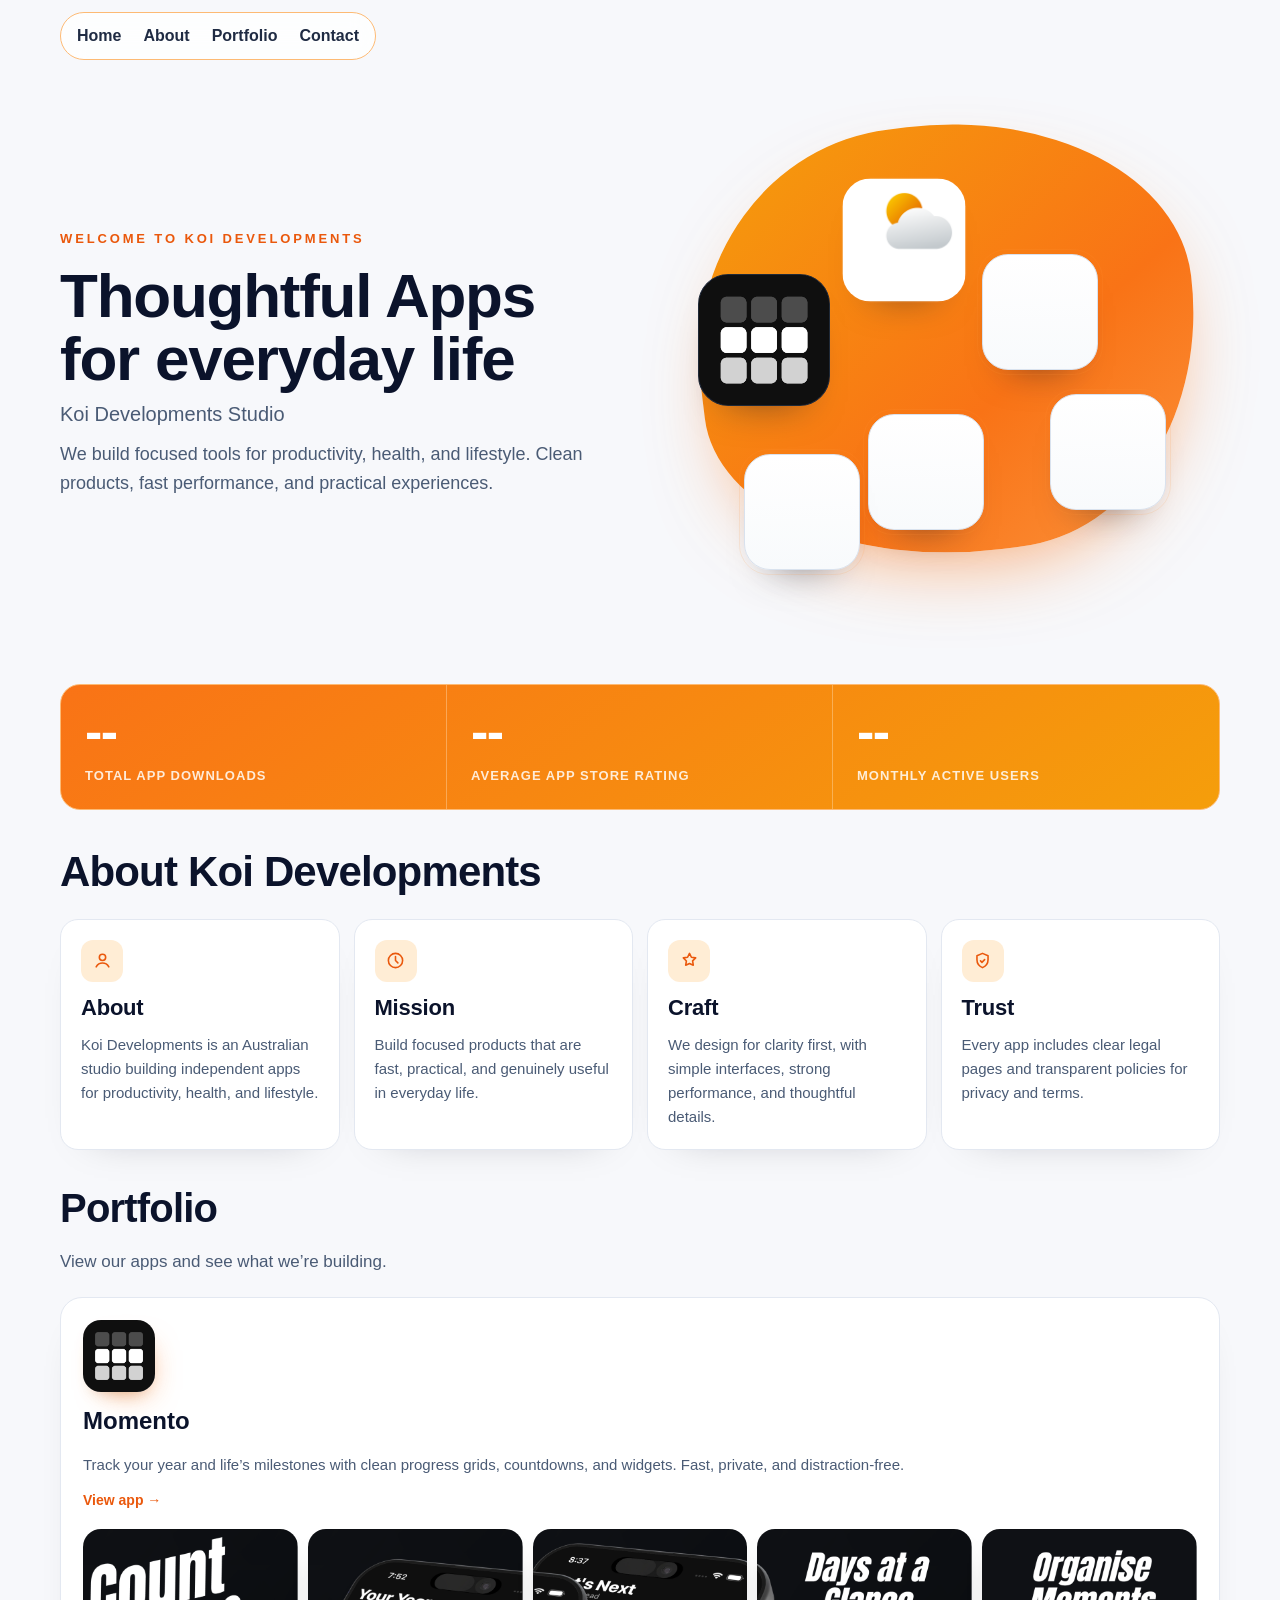
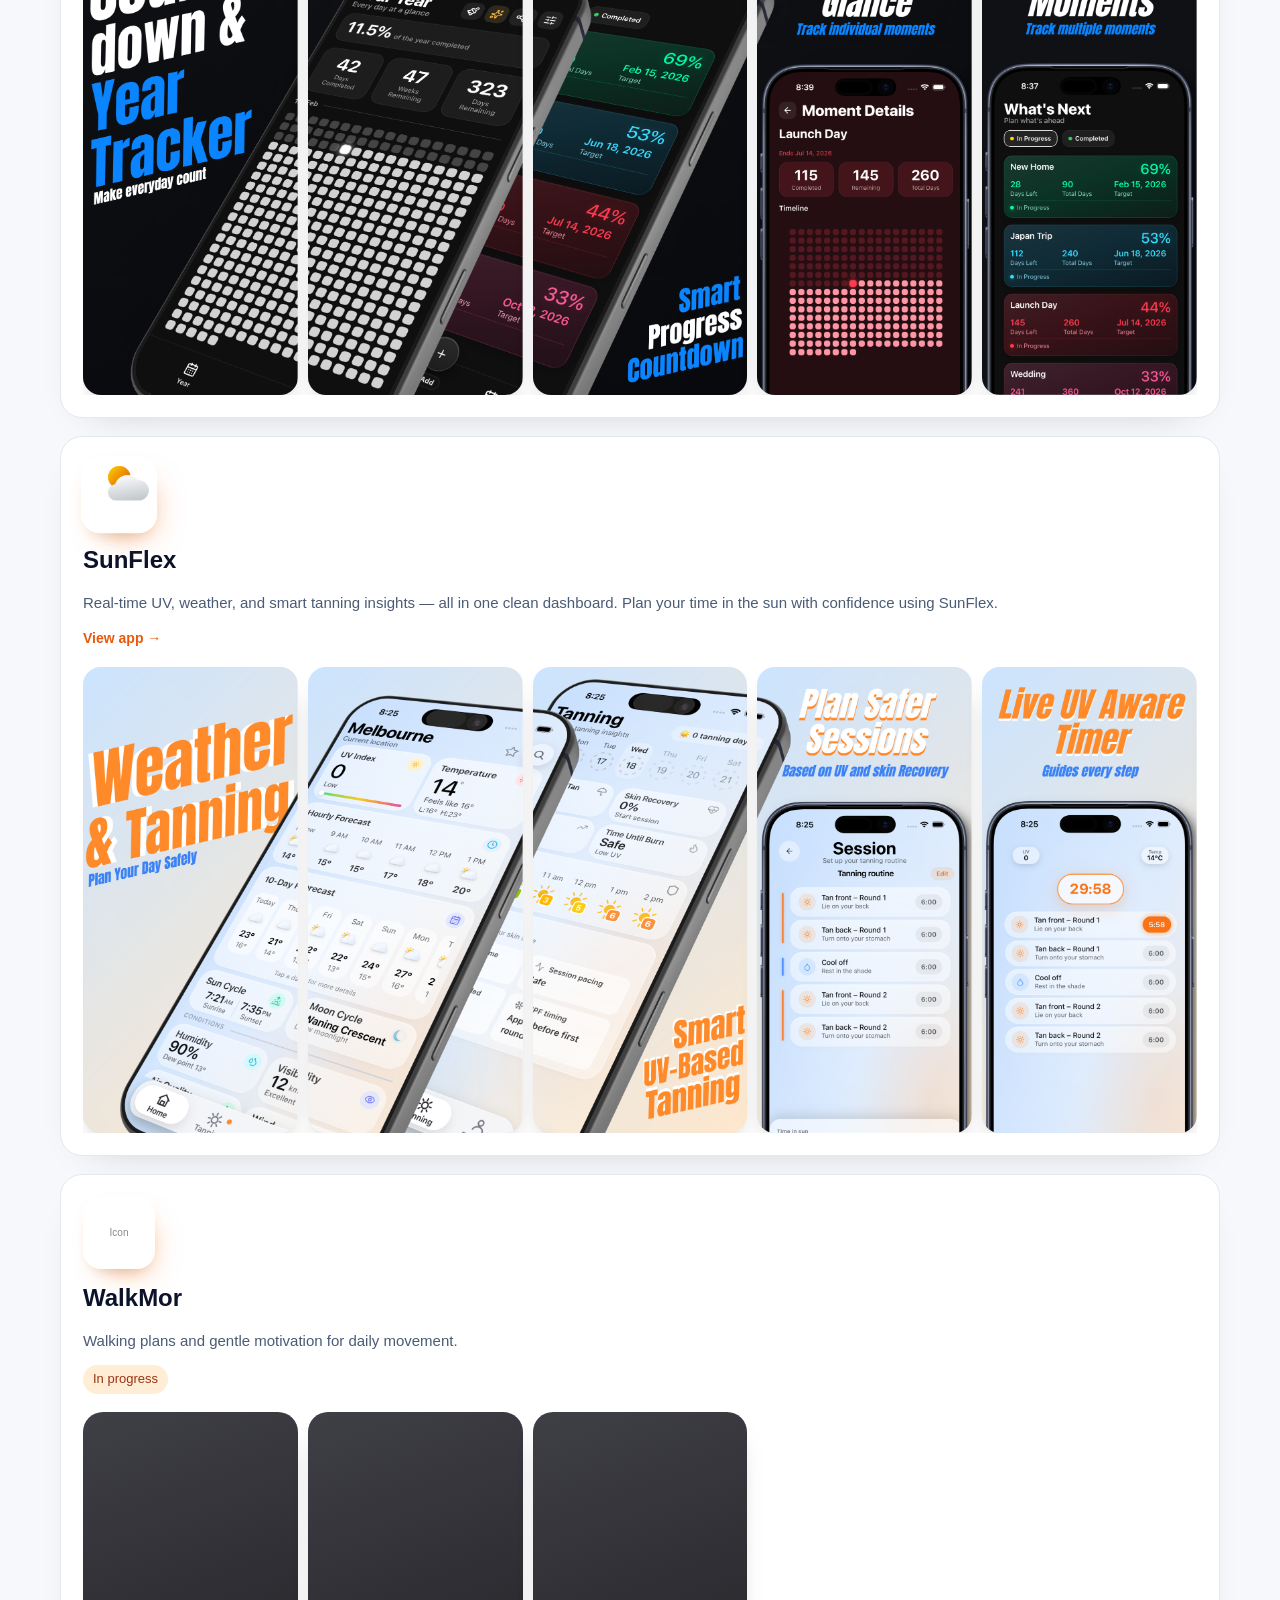
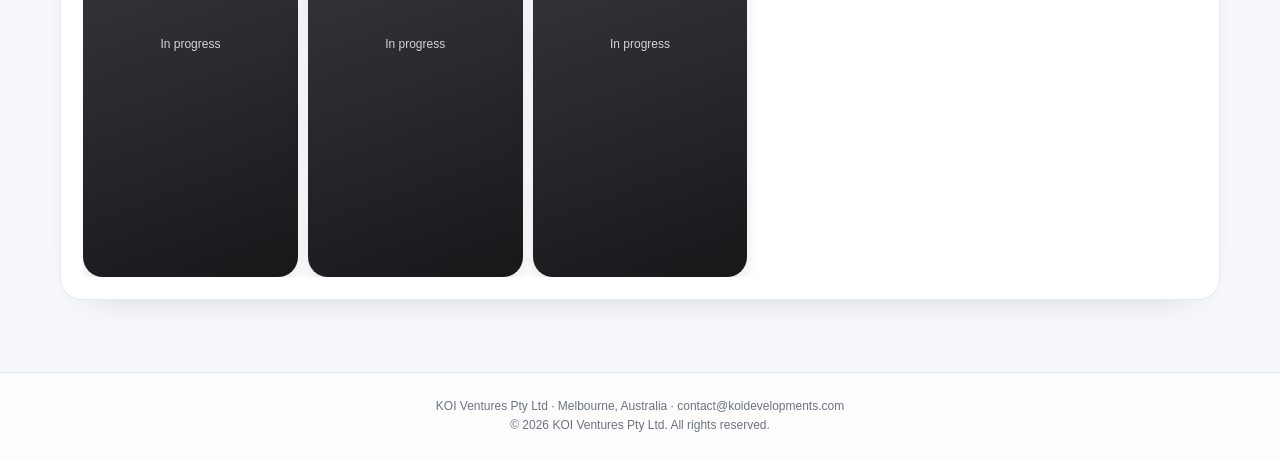
==== commit 7a9142bc: "feat: update SunFlex content, screenshots, and UI polish" ====
--- a/index.html
+++ b/index.html
@@ -113,7 +113,7 @@
 
     <section class="portfolio-intro" id="portfolio" aria-label="Portfolio Intro">
       <h2>Portfolio</h2>
-      <p>Explore our apps, product pages, and legal resources.</p>
+      <p>View our apps and see what we’re building.</p>
     </section>
 
     <section class="apps" aria-label="Apps">
@@ -160,18 +160,27 @@
             <img class="app-icon sunflex-icon" src="assets/sunflex-icon.png" alt="SunFlex icon" />
             <h3 class="app-name">SunFlex</h3>
           </div>
-          <p class="app-desc">Sun exposure guidance and UV awareness tools.</p>
-          <span class="app-status">In progress</span>
+          <p class="app-desc app-desc-sunflex">Real-time UV, weather, and smart tanning insights — all in one clean dashboard. Plan your time in the sun with confidence using SunFlex.</p>
+          <a class="app-cta" href="sunflex/index.html">View app →</a>
         </div>
         <div class="carousel" aria-label="SunFlex screenshots">
           <div class="phone-frame">
-            <div class="phone-placeholder">In progress</div>
-          </div>
-          <div class="phone-frame">
-            <div class="phone-placeholder">In progress</div>
-          </div>
-          <div class="phone-frame">
-            <div class="phone-placeholder">In progress</div>
+            <img src="assets/sunflex-image1.png" alt="SunFlex screenshot 1" />
+          </div>
+          <div class="phone-frame">
+            <img src="assets/sunflex-image2.png" alt="SunFlex screenshot 2" />
+          </div>
+          <div class="phone-frame">
+            <img src="assets/sunflex-image3.png" alt="SunFlex screenshot 3" />
+          </div>
+          <div class="phone-frame">
+            <img src="assets/sunflex-image4.png" alt="SunFlex screenshot 4" />
+          </div>
+          <div class="phone-frame">
+            <img src="assets/sunflex-image5.png" alt="SunFlex screenshot 5" />
+          </div>
+          <div class="phone-frame">
+            <img src="assets/sunflex-image6.png" alt="SunFlex screenshot 6" />
           </div>
         </div>
       </div>
@@ -183,7 +192,7 @@
             <h3 class="app-name">WalkMor</h3>
           </div>
           <p class="app-desc">Walking plans and gentle motivation for daily movement.</p>
-          <a class="app-status" href="walkmor/">In progress · View app →</a>
+          <span class="app-status">In progress</span>
         </div>
         <div class="carousel" aria-label="WalkMor screenshots">
           <div class="phone-frame">
--- a/assets/theme.css
+++ b/assets/theme.css
@@ -393,6 +393,14 @@
   padding: 20px;
   background: var(--surface);
   box-shadow: 0 16px 40px -34px rgba(2, 6, 23, 0.34);
+  transition: transform 0.28s cubic-bezier(0.22, 1, 0.36, 1),
+    box-shadow 0.28s cubic-bezier(0.22, 1, 0.36, 1);
+}
+
+.about-tile:hover {
+  transform: translateY(-3px);
+  box-shadow: 6px 8px 18px -12px rgba(251, 146, 60, 0.34),
+    14px 18px 34px -22px rgba(251, 146, 60, 0.42);
 }
 
 .about-icon {
@@ -474,9 +482,13 @@
   width: 72px;
   height: 72px;
   border-radius: 18px;
-  box-shadow: 0 14px 28px -16px rgba(249, 115, 22, 0.42);
+  border: 0;
+  background: transparent;
+  box-shadow: 0 10px 18px -14px rgba(15, 23, 42, 0.2),
+    0 8px 18px -12px rgba(251, 146, 60, 0.42),
+    8px 14px 30px -16px rgba(249, 115, 22, 0.62);
   object-fit: cover;
-  background: #f0f0f0;
+  padding: 0;
 }
 
 .app-icon.placeholder {
@@ -494,6 +506,12 @@
 
 .app-desc {
   margin: 0;
+}
+
+@media (min-width: 980px) {
+  .app-desc-sunflex {
+    white-space: nowrap;
+  }
 }
 
 .app-status {
